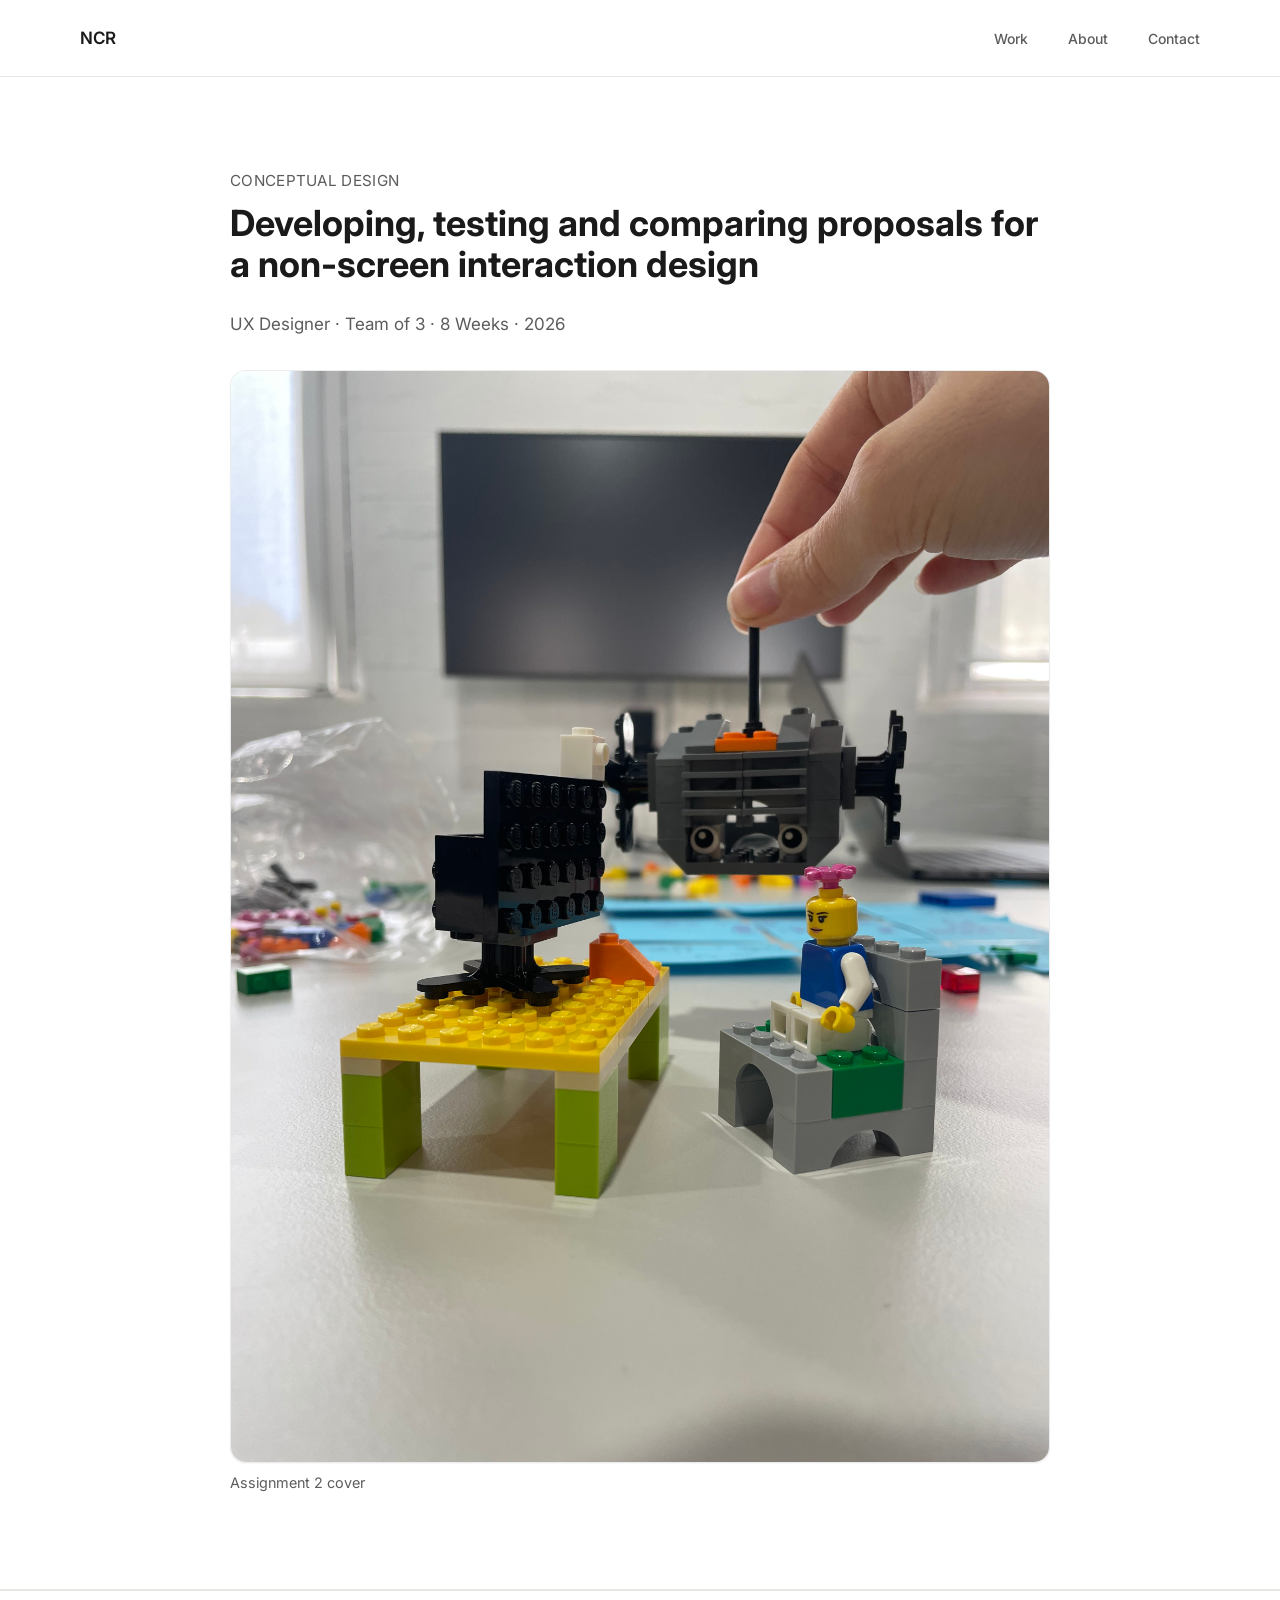
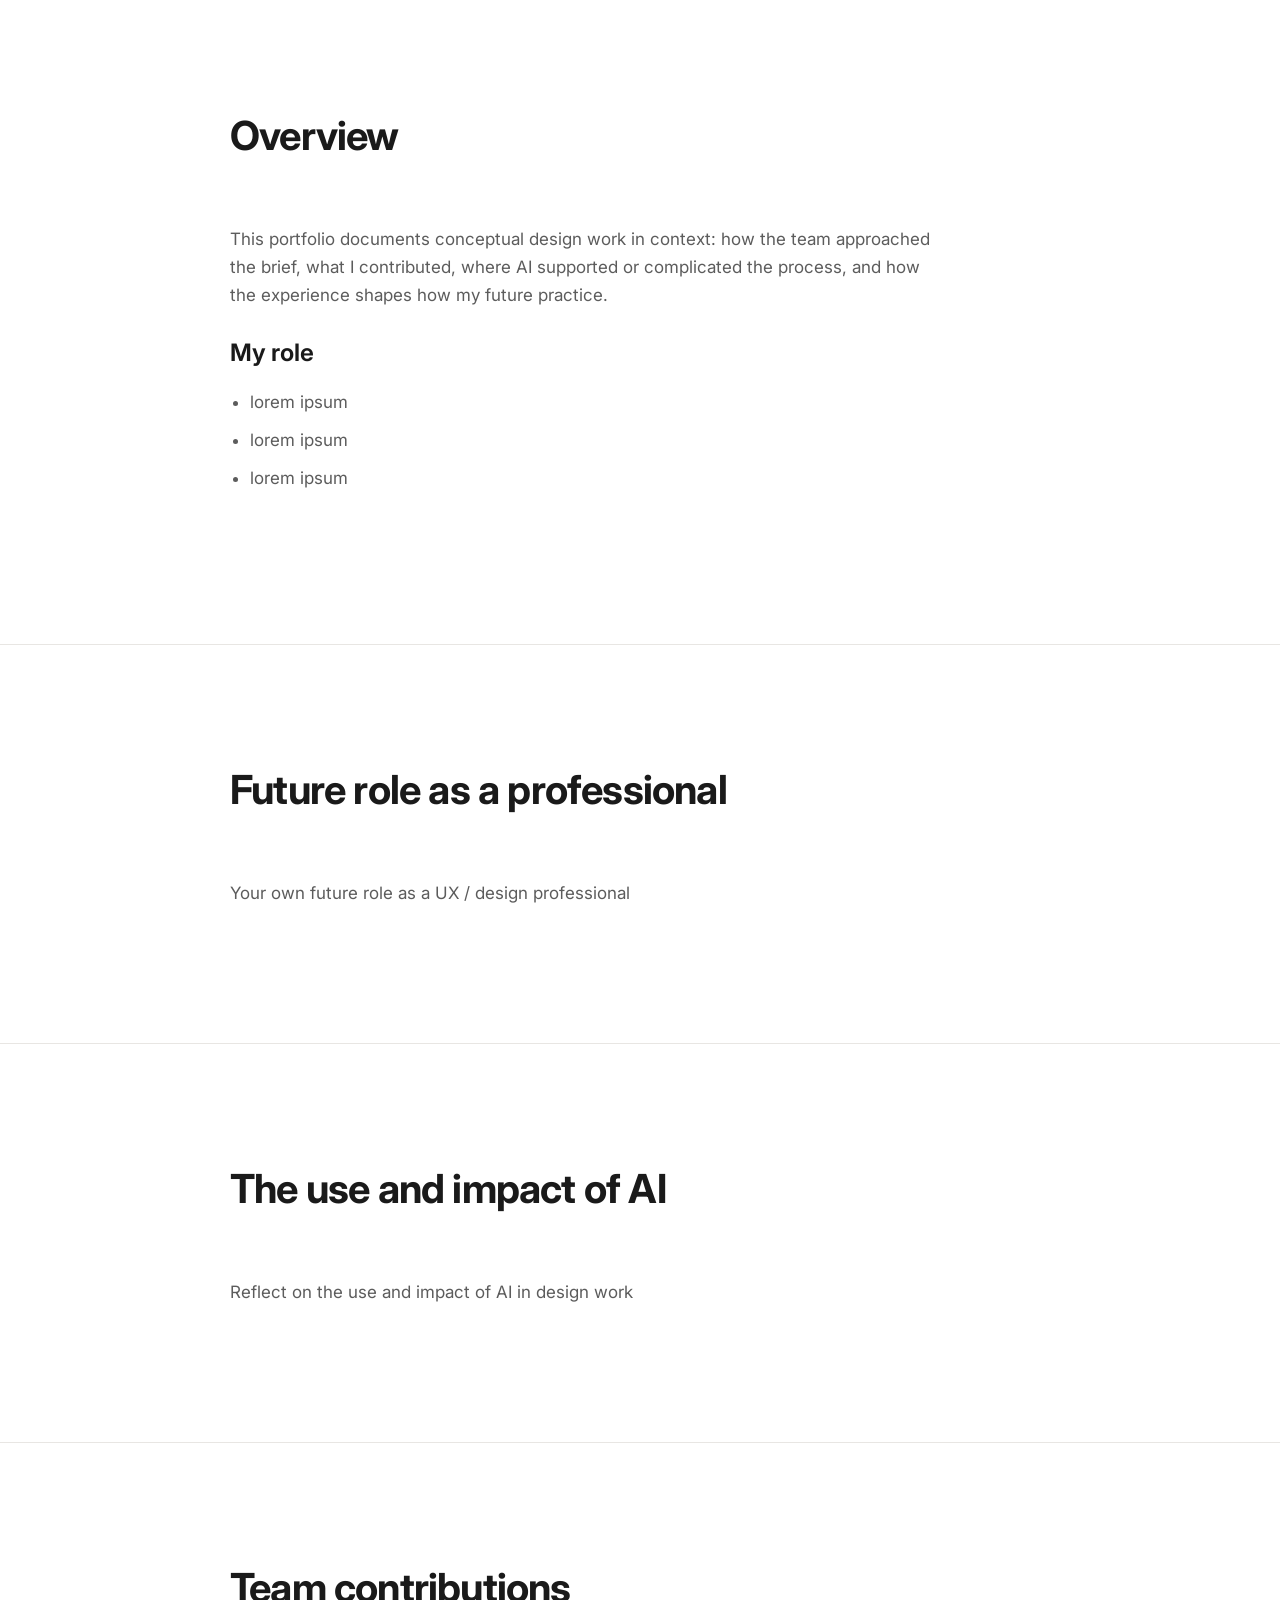
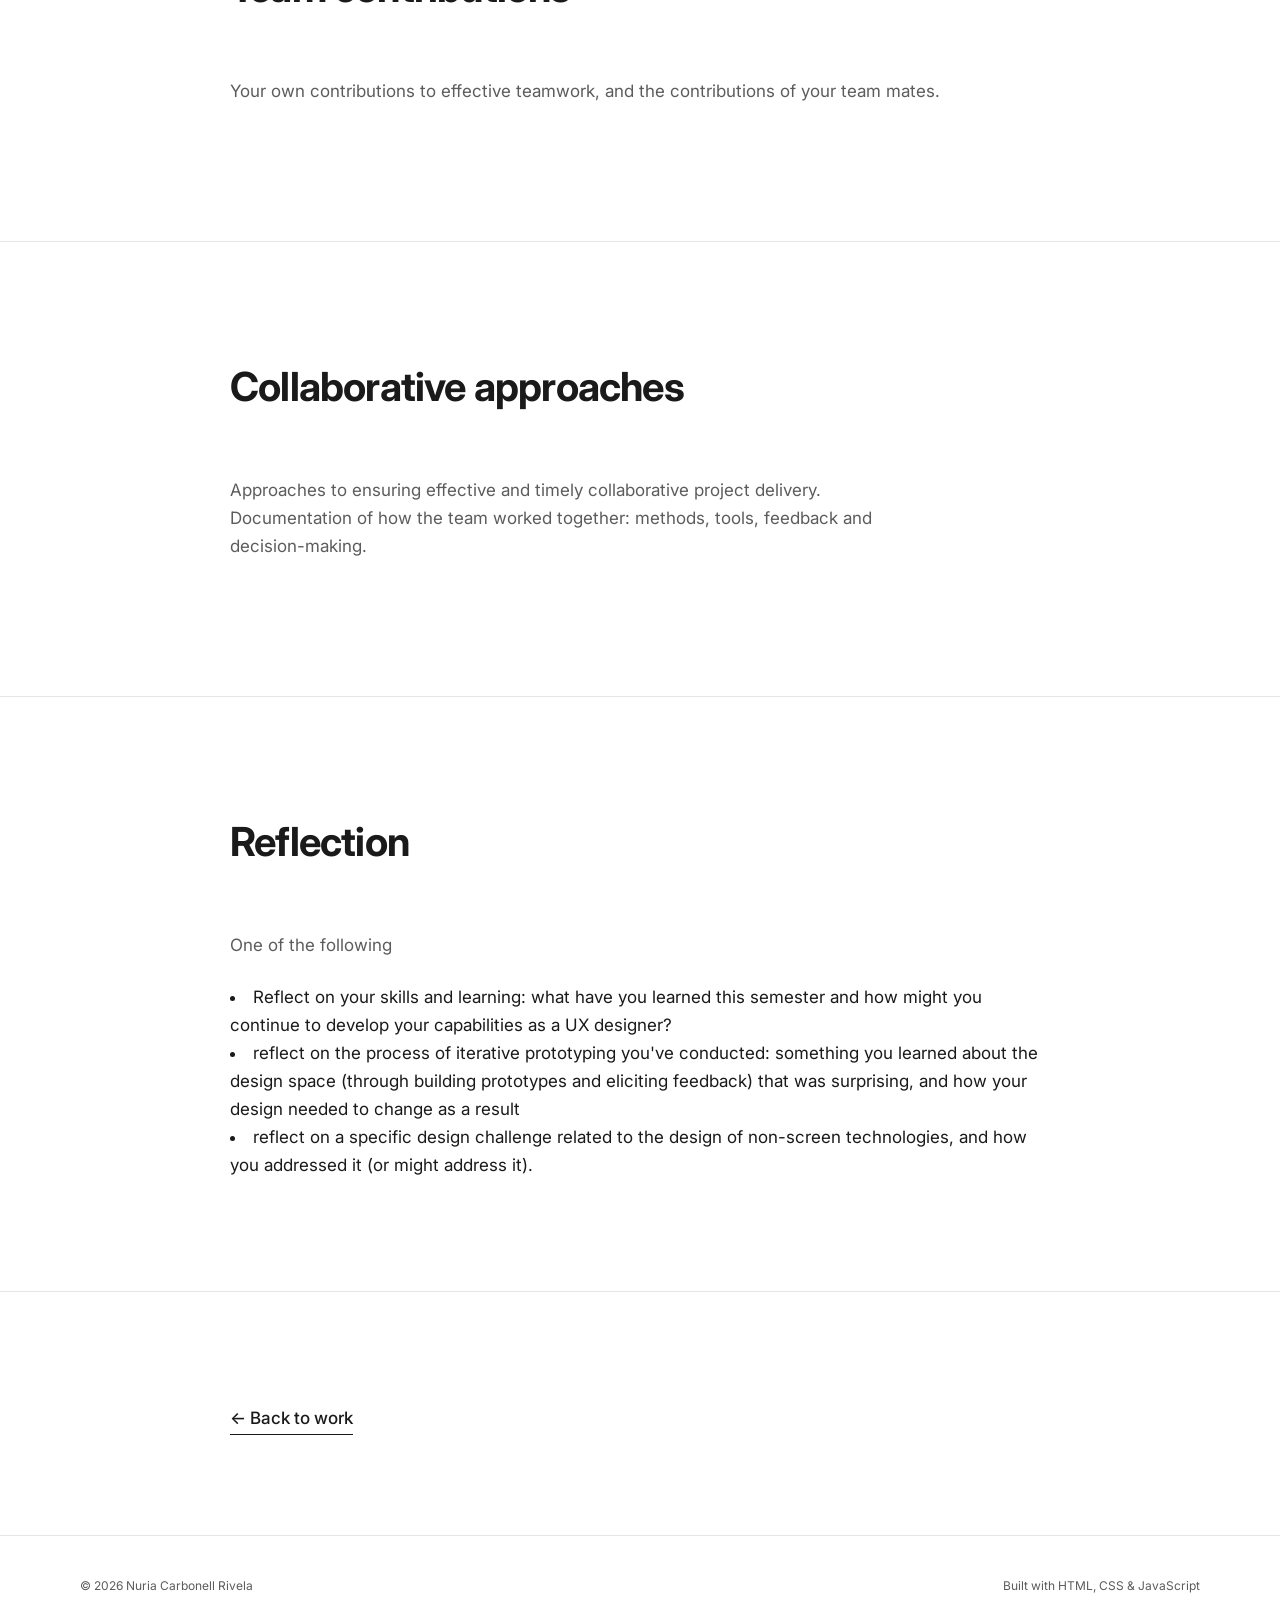
==== projects/template.html @ 7b446bc6 "Add files via upload" ====
<!doctype html>
<html lang="en">
  <head>
    <meta charset="UTF-8" />
    <meta name="viewport" content="width=device-width, initial-scale=1.0" />
    <meta
      name="description"
      content="Conceptual design — overview, professional development, AI, teamwork, collaboration, and reflection."
    />
    <title>Conceptual design | Nuria Carbonell Rivela</title>
    <link rel="preconnect" href="https://fonts.googleapis.com" />
    <link rel="preconnect" href="https://fonts.gstatic.com" crossorigin />
    <link
      href="https://fonts.googleapis.com/css2?family=Inter:wght@400;500;600;700&display=swap"
      rel="stylesheet"
    />
    <link rel="stylesheet" href="../css/styles.css" />
    <link rel="stylesheet" href="../css/case-study.css" />
  </head>
  <body>
    <header class="header" id="header">
      <div class="header__inner">
        <a href="../index.html" class="header__logo" aria-label="Home">NCR</a>
        <nav class="nav">
          <ul class="nav__list" id="nav-list">
            <li><a href="../index.html#work" class="nav__link">Work</a></li>
            <li><a href="../index.html#about" class="nav__link">About</a></li>
            <li>
              <a href="../index.html#contact" class="nav__link">Contact</a>
            </li>
          </ul>
        </nav>
        <button class="header__menu-btn" aria-label="Toggle menu" id="menu-btn">
          <span></span><span></span><span></span>
        </button>
      </div>
    </header>

    <main class="case-study" id="conceptual-design-case-study">
      <header class="case-study__hero">
        <div class="case-study__content">
          <p class="case-study__kicker">Conceptual design</p>
          <h1>
            Developing, testing and comparing proposals for a non-screen
            interaction design
          </h1>
          <p class="case-study__meta">
            UX Designer · Team of 3 · 8 Weeks · 2026
          </p>
        </div>

        <div class="case-study__hero-media case-study__content">
          <figure
            class="case-study__figure case-study__figure--hero case-study__image-block"
          >
            <img
              src="../assets/A2Cover.jpg"
              alt="Conceptual design — assignment cover"
              fetchpriority="high"
              decoding="async"
              class="case-study__hero-img"
            />
            <figcaption class="case-study__caption">
              Assignment 2 cover
            </figcaption>
          </figure>
        </div>
      </header>

      <section
        class="case-study__section"
        id="overview"
        aria-labelledby="heading-overview"
      >
        <div class="case-study__content">
          <h2 class="section-heading" id="heading-overview">Overview</h2>
          <p class="case-study__body">
            This portfolio documents conceptual design work in context: how the
            team approached the brief, what I contributed, where AI supported or
            complicated the process, and how the experience shapes how my future
            practice.
          </p>
          <h3 class="case-study__subheading">My role</h3>
          <ul class="case-study__list">
            <li>lorem ipsum</li>
            <li>lorem ipsum</li>
            <li>lorem ipsum</li>
          </ul>
        </div>
      </section>

      <section
        class="case-study__section"
        id="future-role"
        aria-labelledby="heading-future-role"
      >
        <div class="case-study__content">
          <h2 class="section-heading" id="heading-future-role">
            Future role as a professional
          </h2>
          <p class="case-study__body">
            Your own future role as a UX / design professional
          </p>
        </div>
      </section>

      <section
        class="case-study__section"
        id="ai-impact"
        aria-labelledby="heading-ai"
      >
        <div class="case-study__content">
          <h2 class="section-heading" id="heading-ai">
            The use and impact of AI
          </h2>
          <p class="case-study__body">
            Reflect on the use and impact of AI in design work
          </p>
        </div>
      </section>

      <section
        class="case-study__section"
        id="team-contributions"
        aria-labelledby="heading-team"
      >
        <div class="case-study__content">
          <h2 class="section-heading" id="heading-team">Team contributions</h2>
          <p class="case-study__body">
            Your own contributions to effective teamwork, and the contributions
            of your team mates.
          </p>
        </div>
      </section>

      <section
        class="case-study__section"
        id="collaboration"
        aria-labelledby="heading-collaboration"
      >
        <div class="case-study__content">
          <h2 class="section-heading" id="heading-collaboration">
            Collaborative approaches
          </h2>
          <p class="case-study__body">
            Approaches to ensuring effective and timely collaborative project
            delivery. Documentation of how the team worked together: methods,
            tools, feedback and decision-making.
          </p>
        </div>
      </section>

      <section
        class="case-study__section"
        id="reflection"
        aria-labelledby="heading-reflection"
      >
        <div class="case-study__content">
          <h2 class="section-heading" id="heading-reflection">Reflection</h2>
          <p class="case-study__body">
            One of the following
            <li>
              Reflect on your skills and learning: what have you learned this
              semester and how might you continue to develop your capabilities
              as a UX designer?
            </li>
            <li>
              reflect on the process of iterative prototyping you've conducted:
              something you learned about the design space (through building
              prototypes and eliciting feedback) that was surprising, and how
              your design needed to change as a result
            </li>
            <li>
              reflect on a specific design challenge related to the design of
              non-screen technologies, and how you addressed it (or might
              address it).
            </li>
          </p>
        </div>
      </section>

      <nav
        class="case-study__section case-study__nav"
        aria-label="Case study navigation"
      >
        <div class="case-study__content">
          <a href="../index.html#work" class="case-study__back"
            >← Back to work</a
          >
        </div>
      </nav>
    </main>

    <footer class="footer-creative">
      <div class="container">
        <div class="footer-content-creative">
          <p>&copy; <span id="year"></span> Nuria Carbonell Rivela</p>
          <p>Built with HTML, CSS & JavaScript</p>
        </div>
      </div>
    </footer>

    <script src="../js/main.js"></script>
  </body>
</html>
---- css/styles.css ----
/* ==========================================================================
   Nuria Carbonell Rivela — Portfolio
   Editorial, 28k-inspired. Magazine feel.
   ========================================================================== */

:root {
  /* 28k-inspired: minimal, Scandinavian, editorial */
  --primary: #1a1a1a;
  --primary-soft: #2d2d2d;
  --text-primary: #1a1a1a;
  --text-secondary: #5c5c5c;
  --text-muted: #8a8a8a;
  --background: #ffffff;
  --surface: #ffffff;
  --border: #e8e6e3;
  --accent: #1a1a1a;
  
  /* Typography — magazine: readable, flowing */
  --font-sans: 'Inter', -apple-system, sans-serif;
  --font-size-xs: 12px;
  --font-size-sm: 14px;
  --font-size-base: 17px;
  --font-size-lg: 22px;
  --font-size-xl: 28px;
  --font-size-2xl: 36px;
  --font-size-3xl: 48px;
  
  /* Spacing — generous, breathing */
  --spacing-xs: 8px;
  --spacing-sm: 16px;
  --spacing-md: 24px;
  --spacing-lg: 40px;
  --spacing-xl: 56px;
  --spacing-2xl: 80px;
  --spacing-3xl: 100px;
  
  /* Layout */
  --max-width: 1200px;
  --max-width-narrow: 680px;
  
  /* Motion */
  --ease-out: cubic-bezier(0.22, 1, 0.36, 1);
  --duration: 0.35s;
}

@media (max-width: 768px) {
  :root {
    --font-size-3xl: 36px;
    --font-size-2xl: 28px;
    --spacing-3xl: 72px;
    --spacing-2xl: 56px;
  }
}

/* ============================================
   BASE
   ============================================ */
*,
*::before,
*::after {
  margin: 0;
  padding: 0;
  box-sizing: border-box;
}

html {
  scroll-behavior: smooth;
}

@media (prefers-reduced-motion: reduce) {
  html { scroll-behavior: auto; }
  *,
  *::before,
  *::after {
    animation-duration: 0.01ms !important;
    transition-duration: 0.01ms !important;
  }
}

body {
  font-family: var(--font-sans);
  font-size: var(--font-size-base);
  line-height: 1.65;
  color: var(--text-primary);
  background: var(--background);
  -webkit-font-smoothing: antialiased;
  overflow-x: hidden;
}

:focus-visible {
  outline: 2px solid var(--primary);
  outline-offset: 4px;
}

img {
  max-width: 100%;
  height: auto;
  display: block;
}

a {
  color: inherit;
  text-decoration: none;
}

.container {
  max-width: var(--max-width);
  margin: 0 auto;
  padding: 0 var(--spacing-lg);
}

.container-narrow {
  max-width: var(--max-width-narrow);
  margin: 0 auto;
  padding: 0 var(--spacing-lg);
}

/* Shared section heading — consistent typography and alignment */
.section-heading {
  font-size: var(--font-size-2xl);
  font-weight: 600;
  color: var(--text-primary);
  letter-spacing: -0.02em;
  margin: 0 0 var(--spacing-xl);
}

/* ============================================
   HEADER — Minimal
   ============================================ */
.header {
  position: fixed;
  top: 0;
  left: 0;
  right: 0;
  z-index: 100;
  background: rgba(255, 255, 255, 0.92);
  backdrop-filter: blur(12px);
  border-bottom: 1px solid var(--border);
}

.header__inner {
  display: flex;
  align-items: center;
  justify-content: space-between;
  max-width: var(--max-width);
  margin: 0 auto;
  padding: var(--spacing-md) var(--spacing-lg);
}

.header__logo {
  font-weight: 600;
  font-size: var(--font-size-base);
  color: var(--text-primary);
  letter-spacing: -0.02em;
}

.nav__list {
  display: none;
  list-style: none;
  gap: var(--spacing-lg);
}

.nav__list.open {
  display: flex;
  position: absolute;
  top: 100%;
  left: 0;
  right: 0;
  flex-direction: column;
  background: var(--surface);
  padding: var(--spacing-md);
  border-bottom: 1px solid var(--border);
}

@media (min-width: 640px) {
  .nav__list {
    display: flex;
  }
  .nav__list.open {
    position: static;
    flex-direction: row;
    background: transparent;
    border: none;
    padding: 0;
  }
}

.nav__link {
  font-size: var(--font-size-sm);
  font-weight: 500;
  color: var(--text-secondary);
  transition: color var(--duration) var(--ease-out);
}

.nav__link:hover,
.nav__link.active {
  color: var(--text-primary);
}

.header__menu-btn {
  display: flex;
  flex-direction: column;
  gap: 5px;
  padding: var(--spacing-xs);
  background: none;
  border: none;
  cursor: pointer;
}

@media (min-width: 640px) {
  .header__menu-btn {
    display: none;
  }
}

.header__menu-btn span {
  width: 24px;
  height: 2px;
  background: var(--text-primary);
}

/* ============================================
   HERO — Professional, Editorial
   ============================================ */
.hero {
  min-height: 100vh;
  display: flex;
  align-items: center;
  justify-content: center;
  padding: calc(var(--spacing-3xl) + 72px) var(--spacing-lg) var(--spacing-3xl);
  position: relative;
  background: #fff;
}

.hero__content {
  max-width: var(--max-width-narrow);
  width: 100%;
}

.hero__name {
  font-size: var(--font-size-3xl);
  font-weight: 600;
  color: var(--text-primary);
  letter-spacing: -0.03em;
  line-height: 1.15;
  margin-bottom: var(--spacing-sm);
}

.hero__role {
  font-size: var(--font-size-lg);
  font-weight: 500;
  color: var(--text-secondary);
  margin-bottom: var(--spacing-lg);
  letter-spacing: -0.01em;
}

.hero__subtitle {
  font-size: var(--font-size-base);
  color: var(--text-secondary);
  line-height: 1.7;
  margin-bottom: var(--spacing-xl);
  max-width: 52ch;
}

.hero__ctas {
  display: flex;
  flex-wrap: wrap;
  gap: var(--spacing-lg);
  align-items: center;
}

.hero__cta {
  font-size: var(--font-size-sm);
  font-weight: 500;
  color: var(--text-primary);
  border-bottom: 1px solid var(--text-primary);
  padding-bottom: 2px;
  display: inline-block;
  transition: opacity var(--duration) var(--ease-out);
}

.hero__cta:hover {
  opacity: 0.7;
}

.hero__cta--secondary {
  border-bottom-color: var(--text-muted);
  color: var(--text-secondary);
}

.hero__cta--secondary:hover {
  color: var(--text-primary);
  border-bottom-color: var(--text-primary);
}

@media (max-width: 768px) {
  .hero__name {
    font-size: var(--font-size-2xl);
  }
  .hero__role {
    font-size: var(--font-size-base);
  }
  .hero__subtitle {
    font-size: var(--font-size-sm);
  }
}

/* ============================================
   STATEMENT — Editorial, 28k-inspired
   ============================================ */
.statement-bold {
  padding: var(--spacing-2xl) 0;
  border-top: 1px solid var(--border);
  background: #fff;
}

.statement-bold__text {
  font-size: var(--font-size-xl);
  font-weight: 400;
  color: var(--text-secondary);
  line-height: 1.6;
  max-width: 640px;
  margin: 0 auto;
  letter-spacing: -0.01em;
}

@media (max-width: 768px) {
  .statement-bold__text {
    font-size: var(--font-size-lg);
  }
}

/* ============================================
   WORK — Magazine flow
   ============================================ */
.work-section {
  padding: var(--spacing-3xl) 0;
  border-top: 1px solid var(--border);
  background: #fff;
}

.work-section .section-heading {
  margin-bottom: var(--spacing-xl);
}

.projects-creative {
  display: flex;
  flex-direction: column;
  gap: var(--spacing-2xl);
}

.project-creative {
  display: grid;
  grid-template-columns: 1fr 1fr;
  gap: var(--spacing-xl);
  align-items: center;
}

.project-creative__image-wrapper {
  position: relative;
  border-radius: 6px;
  overflow: hidden;
  aspect-ratio: 16 / 10;
}

.project-creative__image {
  width: 100%;
  height: 100%;
  object-fit: cover;
  transition: transform var(--duration) var(--ease-out);
}

.project-creative:hover .project-creative__image {
  transform: scale(1.05);
}

.project-creative__content {
  display: flex;
  flex-direction: column;
  gap: var(--spacing-md);
}

.project-creative__meta {
  font-size: var(--font-size-xs);
  color: var(--text-secondary);
  font-weight: 500;
  text-transform: uppercase;
  letter-spacing: 0.1em;
}

.project-creative__title {
  font-size: var(--font-size-2xl);
  font-weight: 600;
  color: var(--text-primary);
  letter-spacing: -0.02em;
  line-height: 1.2;
}

.project-creative__description {
  font-size: var(--font-size-base);
  color: var(--text-secondary);
  line-height: 1.65;
}

.project-creative__tech {
  display: flex;
  flex-wrap: wrap;
  gap: var(--spacing-sm);
}

.project-creative__tech span {
  padding: 4px 10px;
  font-size: var(--font-size-xs);
  font-weight: 500;
  background: var(--background);
  color: var(--text-secondary);
  border-radius: 4px;
  border: none;
}

.project-creative__link {
  font-size: var(--font-size-sm);
  font-weight: 500;
  color: var(--text-primary);
  border-bottom: 1px solid var(--text-primary);
  padding-bottom: 2px;
  display: inline-block;
  transition: opacity var(--duration) var(--ease-out);
}

.project-creative__link:hover {
  opacity: 0.7;
}

@media (max-width: 968px) {
  .project-creative {
    grid-template-columns: 1fr;
  }
}

/* ============================================
   ABOUT — Magazine flow
   ============================================ */
.about-section {
  padding: var(--spacing-3xl) 0;
  border-top: 1px solid var(--border);
  background: #fff;
}

.about-section .section-heading {
  margin-bottom: var(--spacing-xl);
}

.about-content-creative {
  max-width: 640px;
}

.about-intro-creative {
  font-size: var(--font-size-xl);
  font-weight: 600;
  color: var(--text-primary);
  margin-bottom: var(--spacing-lg);
  letter-spacing: -0.01em;
}

.about-text-creative {
  font-size: var(--font-size-base);
  color: var(--text-secondary);
  line-height: 1.75;
  margin-bottom: var(--spacing-md);
}

/* ============================================
   STACK — Magazine, flowing text
   ============================================ */
.stack-section {
  padding: var(--spacing-2xl) 0;
  border-top: 1px solid var(--border);
  background: #fff;
}

.stack-section .section-heading {
  margin-bottom: var(--spacing-md);
}

.stack-editorial {
  display: flex;
  flex-direction: column;
  gap: var(--spacing-sm);
}

.stack-line {
  font-size: var(--font-size-base);
  color: var(--text-secondary);
  line-height: 1.65;
  margin: 0;
}

.stack-line strong {
  color: var(--text-primary);
  font-weight: 600;
  margin-right: var(--spacing-xs);
}

/* ============================================
   EXPERIENCE — Magazine list
   ============================================ */
.experience-section {
  padding: var(--spacing-3xl) 0;
  border-top: 1px solid var(--border);
  background: #fff;
}

.experience-section .section-heading {
  margin-bottom: var(--spacing-xl);
}

.experience-list-creative {
  max-width: 640px;
  display: flex;
  flex-direction: column;
  gap: 0;
}

.experience-item-creative {
  padding: var(--spacing-lg) 0;
  border-bottom: 1px solid var(--border);
}

.experience-item-creative:last-child {
  border-bottom: none;
}

.experience-item-header {
  display: flex;
  justify-content: space-between;
  align-items: flex-start;
  margin-bottom: var(--spacing-xs);
  flex-wrap: wrap;
  gap: var(--spacing-xs);
}

.experience-company-creative {
  font-size: var(--font-size-lg);
  font-weight: 600;
  color: var(--text-primary);
  letter-spacing: -0.01em;
}

.experience-date-creative {
  font-size: var(--font-size-sm);
  font-weight: 500;
  color: var(--text-muted);
  white-space: nowrap;
}

.experience-role-creative {
  font-size: var(--font-size-base);
  font-weight: 500;
  color: var(--text-secondary);
  margin-bottom: var(--spacing-xs);
}

.experience-details-creative {
  font-size: var(--font-size-base);
  color: var(--text-secondary);
  line-height: 1.6;
}

/* ============================================
   CONTACT — Magazine, light
   ============================================ */
.contact-section {
  padding: var(--spacing-2xl) 0;
  border-top: 1px solid var(--border);
  background: #fff;
}

.contact-section .section-heading {
  margin-bottom: var(--spacing-md);
}

.contact-text {
  font-size: var(--font-size-base);
  color: var(--text-secondary);
  line-height: 1.7;
  margin-bottom: var(--spacing-md);
  max-width: 52ch;
}

.contact-links-inline {
  font-size: var(--font-size-base);
  color: var(--text-primary);
  margin: 0;
}

.contact-links-inline a {
  color: var(--text-primary);
  border-bottom: 1px solid var(--text-primary);
  padding-bottom: 2px;
  transition: opacity var(--duration) var(--ease-out);
}

.contact-links-inline a:hover {
  opacity: 0.7;
}

.contact-sep {
  margin: 0 var(--spacing-sm);
  color: var(--text-muted);
  font-weight: 300;
}

/* ============================================
   FOOTER
   ============================================ */
.footer-creative {
  padding: var(--spacing-lg) 0;
  background: #fff;
  border-top: 1px solid var(--border);
  font-size: var(--font-size-xs);
  color: var(--text-muted);
}

.footer-content-creative {
  display: flex;
  justify-content: space-between;
  align-items: center;
  flex-wrap: wrap;
  gap: var(--spacing-md);
  font-size: var(--font-size-xs);
  color: var(--text-secondary);
}

/* ============================================
   ANIMATIONS — Subtle, magazine
   ============================================ */
.hero.animate-in .hero__name,
.hero.animate-in .hero__role,
.hero.animate-in .hero__subtitle,
.hero.animate-in .hero__ctas {
  opacity: 1;
  transform: translateY(0);
}

.hero .hero__name,
.hero .hero__role,
.hero .hero__subtitle,
.hero .hero__ctas {
  opacity: 0;
  transform: translateY(20px);
  transition: opacity 0.7s var(--ease-out), transform 0.7s var(--ease-out);
}

.hero .hero__name { transition-delay: 0s; }
.hero .hero__role { transition-delay: 0.1s; }
.hero .hero__subtitle { transition-delay: 0.2s; }
.hero .hero__ctas { transition-delay: 0.3s; }

.statement-bold.animate-in .statement-bold__text {
  opacity: 1;
  transform: translateY(0);
}

.statement-bold .statement-bold__text {
  opacity: 0;
  transform: translateY(20px);
  transition: opacity 0.6s var(--ease-out), transform 0.6s var(--ease-out);
}

.section.animate-in .section-heading,
.section.animate-in .project-creative,
.section.animate-in .about-content-creative,
.section.animate-in .stack-editorial,
.section.animate-in .experience-list-creative,
.section.animate-in .contact-text,
.section.animate-in .contact-links-inline {
  opacity: 1;
  transform: translateY(0);
}

.section .section-heading,
.section .project-creative,
.section .about-content-creative,
.section .stack-editorial,
.section .experience-list-creative,
.section .contact-text,
.section .contact-links-inline {
  opacity: 0;
  transform: translateY(20px);
  transition: opacity 0.6s var(--ease-out), transform 0.6s var(--ease-out);
}

.section .project-creative:nth-child(1) { transition-delay: 0.05s; }
.section .project-creative:nth-child(2) { transition-delay: 0.1s; }
.section .project-creative:nth-child(3) { transition-delay: 0.15s; }
---- css/case-study.css ----
/* ==========================================================================
   Case study page — matches main site (editorial, 28k-inspired)
   ========================================================================== */

.case-study {
  padding-top: 72px;
  background: #fff;
}

.case-study__content {
  max-width: 900px;
  margin: 0 auto;
  padding: 0 var(--spacing-lg);
}

/* Hero — image with overlay text; supports transparent PNG */
.case-study__hero {
  width: 100%;
  padding: 96px 0 56px;
  border-bottom: 1px solid var(--border);
  background: transparent;
}

.case-study__hero-img {
  width: 100%;
  height: min(60vh, 620px);
  object-fit: contain;
  background: #fff;
  display: block;
  border-radius: 16px;
  box-shadow: 0 4px 12px rgba(18, 22, 28, 0.05);
}

.case-study__kicker {
  font-size: 0.95rem;
  color: var(--text-secondary);
  margin: 0 0 10px;
  letter-spacing: 0.02em;
  text-transform: uppercase;
}

.case-study__hero h1 {
  font-size: 2.25rem;
  line-height: 1.15;
  margin: 0 0 24px;
}

.case-study__meta {
  color: var(--text-secondary);
  margin: 0;
}

.case-study__hero-media {
  margin-top: 32px;
}

/* Sections — same rhythm as main page */
.case-study__section {
  padding: 112px 0;
  border-top: 1px solid var(--border);
}

.case-study__section--alt {
  background: transparent;
}

.case-study__section .section-heading {
  margin-bottom: var(--spacing-xl);
  font-size: clamp(2rem, 4vw, 2.5rem);
  font-weight: 700;
  letter-spacing: -0.02em;
}

/* Metric-style scope statement */
.case-study__metrics {
  margin: 0 0 var(--spacing-lg);
  font-size: var(--font-size-base);
  color: var(--text-secondary);
  line-height: 1.6;
}

.case-study__metrics strong {
  color: var(--text-primary);
  font-weight: 600;
}

@media (max-width: 768px) {
  .case-study__section {
    padding: 84px 0;
  }

  .case-study__hero {
    padding: 72px 0 40px;
  }

  .case-study__hero-img {
    height: auto;
  }
}

/* Body text — consistent with main */
.case-study__body {
  margin: 0 0 var(--spacing-md);
  font-size: var(--font-size-base);
  line-height: 1.65;
  color: var(--text-secondary);
  max-width: 65ch;
}

.case-study__body strong,
.case-study__list strong {
  color: var(--text-primary);
  font-weight: 600;
}

.case-study__body--tight {
  margin-bottom: 6px;
}

.case-study__body--meta-end {
  margin-bottom: var(--spacing-xl);
}

.case-study__subheading {
  font-size: clamp(1.25rem, 2.3vw, 1.5rem);
  font-weight: 650;
  color: var(--text-primary);
  margin: var(--spacing-lg) 0 var(--spacing-sm);
  letter-spacing: -0.01em;
}

.case-study__subheading--minor {
  font-size: clamp(1.06rem, 1.7vw, 1.16rem);
  font-weight: 600;
}

.case-study__step-heading {
  margin: 0 0 var(--spacing-xs);
  font-size: clamp(1rem, 1.5vw, 1.08rem);
  font-weight: 600;
  color: var(--text-primary);
  letter-spacing: -0.005em;
}

.case-study__flow-step {
  margin-bottom: var(--spacing-lg);
}

.case-study__flow-step:last-of-type {
  margin-bottom: 0;
}

.case-study__flow-step .case-study__body {
  margin-bottom: var(--spacing-sm);
}

.case-study__flow-step .case-study__list {
  margin-bottom: var(--spacing-md);
}

#core-experience .case-study__subheading {
  margin-top: var(--spacing-xl);
}

#core-experience .case-study__subheading:first-of-type {
  margin-top: 0;
}

#core-experience .scripted-mobile-grid,
#core-experience .scripted-before-after-grid {
  margin-top: var(--spacing-lg);
}

.case-study__findings {
  margin: 0 0 var(--spacing-lg);
  padding-left: 1.25rem;
  color: var(--text-secondary);
}

.case-study__subheading + .case-study__findings {
  margin-top: var(--spacing-lg);
}

.case-study__finding {
  margin-bottom: var(--spacing-lg);
}

.case-study__finding:last-child {
  margin-bottom: 0;
}

.case-study__finding-title {
  margin: 0 0 var(--spacing-xs);
  font-size: clamp(1.06rem, 1.7vw, 1.16rem);
  font-weight: 600;
  color: var(--text-primary);
  letter-spacing: -0.005em;
}

.case-study__finding .case-study__body {
  margin-bottom: var(--spacing-xs);
}

.case-study__finding .case-study__body:last-child {
  margin-bottom: 0;
}

.case-study__subheading:first-of-type {
  margin-top: 0;
}

/* Subheading that follows meta list (e.g. Impact Focus) — restore top margin for rhythm */
.case-study__meta-list + .case-study__subheading {
  margin-top: var(--spacing-lg);
}

/* Overview grid */
.case-study__overview-grid {
  display: grid;
  grid-template-columns: repeat(2, 1fr);
  gap: var(--spacing-md);
  margin-bottom: var(--spacing-lg);
}

/* Meta list (Role, Scope, Tools) */
.case-study__meta-list {
  margin: 0 0 var(--spacing-md);
  padding: 0;
  max-width: 65ch;
}

.case-study__meta-list dt {
  font-size: var(--font-size-base);
  font-weight: 600;
  color: var(--text-primary);
  text-transform: none;
  letter-spacing: 0;
  margin: 0 0 2px;
}

.case-study__meta-list dt:first-child {
  margin-top: 0;
}

.case-study__meta-list dd {
  margin: 0 0 var(--spacing-md);
  font-size: var(--font-size-base);
  color: var(--text-secondary);
  line-height: 1.65;
}

.case-study__label {
  font-size: var(--font-size-xs);
  font-weight: 500;
  color: var(--text-muted);
  text-transform: uppercase;
  letter-spacing: 0.06em;
  margin: 0 0 var(--spacing-xs);
}

.case-study__value {
  margin: 0;
  font-size: var(--font-size-base);
  color: var(--text-primary);
  font-weight: 500;
}

@media (min-width: 640px) {
  .case-study__overview-grid {
    grid-template-columns: repeat(4, 1fr);
  }
}

/* Lists */
.case-study__list {
  margin: 0 0 var(--spacing-lg);
  padding-left: 1.25rem;
  color: var(--text-secondary);
  line-height: 1.65;
}

.case-study__list li {
  margin-bottom: 0.6rem;
}

.case-study__list--tight li {
  margin-bottom: 0.35rem;
}

.case-study__list--ordered {
  list-style: decimal;
}

.case-study__list--ia {
  list-style: none;
  padding-left: 0;
}

.case-study__list--ia li {
  padding-left: 0;
  margin-bottom: var(--spacing-sm);
}

/* Gap between images/figures and lists (dot points) */
.case-study__image-block + .case-study__list,
.case-study__figure + .case-study__list,
.case-study__image-block + ul,
.scripted-concept-grid + .case-study__list {
  margin-top: 1.5rem;
}

.case-study__list + .case-study__image-block,
.case-study__list + .case-study__figure,
.case-study__list + .scripted-concept-grid {
  margin-top: 1.5rem;
}

/* Insight box — matches main page tone */
.insight-box {
  padding: var(--spacing-md);
  background: var(--surface);
  border-left: 3px solid var(--primary);
  border-radius: 0 4px 4px 0;
  margin: var(--spacing-lg) 0;
}

.insight-box p {
  margin: 0;
  font-size: var(--font-size-base);
  color: var(--text-primary);
  line-height: 1.65;
}

.insight-box strong {
  color: var(--text-primary);
}

.case-study__figure {
  margin: 40px 0;
}

.case-study__image-group {
  margin-top: 24px;
}

.case-study__image-group:first-of-type {
  margin-top: 0;
}

.case-study__image-group--primary {
  display: grid;
  gap: 24px;
}

.case-study__image-group--primary .case-study__figure {
  max-width: 900px;
  margin: 0 auto;
}

.case-study__image-group--supporting {
  display: grid;
  grid-template-columns: repeat(2, minmax(320px, 1fr));
  gap: 24px;
  align-items: start;
}

.case-study__image-group--supporting .case-study__figure {
  max-width: 720px;
  width: 100%;
  margin: 0 auto;
}

.case-study__image-group--compact {
  display: grid;
  grid-template-columns: repeat(2, minmax(0, 1fr));
  gap: 24px;
  align-items: start;
}

.case-study__image-group--compact .case-study__figure {
  max-width: 560px;
  width: 100%;
  margin: 0 auto;
}

.case-study__image-group--checkout {
  display: grid;
  grid-template-columns: repeat(3, minmax(0, 1fr));
  gap: 24px;
}

.case-study__image-group--checkout .case-study__figure {
  margin: 0;
  max-width: none;
}

.case-study__figure--wireframe {
  max-width: none;
  width: 100%;
  margin-left: auto;
  margin-right: auto;
}

/* Section hierarchy */
#structural-redesign .case-study__image-group--primary .case-study__figure {
  max-width: 900px;
}

#structural-redesign .case-study__image-group--supporting .case-study__figure {
  max-width: 520px;
}

#structural-redesign .case-study__image-group--supporting {
  grid-template-columns: 1fr;
}

#interaction-flow .case-study__image-group--checkout .case-study__figure,
#interaction-flow .case-study__image-group--supporting .case-study__figure {
  max-width: 760px;
}

#interaction-flow .case-study__image-group--checkout,
#interaction-flow .case-study__image-group--primary,
#interaction-flow .case-study__image-group--supporting {
  gap: 32px;
}

#responsive .case-study__image-group--primary {
  gap: 48px;
}

#design-system .case-study__image-group--compact .case-study__figure {
  max-width: 560px;
}

#design-goals .case-study__image-group--wireframe-full {
  grid-template-columns: 1fr;
}

#design-goals .case-study__image-group--wireframe-full .case-study__figure {
  max-width: none;
  width: 100%;
  margin: 0;
}

#design-system .case-study__image-group--design-system {
  grid-template-columns: minmax(0, 1.35fr) minmax(0, 1fr);
  gap: 24px;
}

#design-system .case-study__image-group--design-system .case-study__figure {
  max-width: none;
  width: 100%;
  margin: 0;
}

#design-system .case-study__image-group--design-system .case-study__image-block img {
  height: auto;
  object-fit: contain;
}

#design-system .case-study__figure--buttons.case-study__image-block img {
  box-sizing: border-box;
  padding-top: 7%;
  padding-bottom: 7%;
}

/* Image blocks — consistent container system */
.case-study__image-block {
  padding: 0;
  background: transparent;
  border-radius: 0;
  border: 0;
  box-shadow: none;
  overflow: visible;
}

.case-study__image-block img {
  width: 100%;
  height: auto;
  display: block;
  border-radius: 16px;
  border: 1px solid rgba(18, 22, 28, 0.08);
  box-shadow: 0 1px 2px rgba(18, 22, 28, 0.04);
  vertical-align: middle;
  object-fit: contain;
  background: #fff;
}

.case-study__figure--hero.case-study__image-block {
  padding: 0;
}

.case-study__image-block:first-of-type {
  margin-top: 0;
}

.case-study__image-block--material img {
  max-width: 900px;
  margin: 0 auto;
}

.case-study__caption {
  margin-top: 10px;
  padding: 0;
  font-size: 0.9rem;
  color: var(--text-secondary);
  line-height: 1.4;
}

.case-study__caption:last-child {
  margin-bottom: 0;
}

#scripted-case-study .case-study__caption {
  text-align: center;
}

#scripted-case-study .case-study__figure--hero .case-study__caption {
  text-align: left;
}

#conceptual-design-case-study .case-study__caption {
  text-align: center;
}

#conceptual-design-case-study .case-study__figure--hero .case-study__caption {
  text-align: left;
}

.scripted-mobile-grid {
  display: grid;
  grid-template-columns: repeat(4, minmax(0, 1fr));
  gap: 16px;
  margin: 24px 0;
}

.scripted-before-after-grid {
  display: grid;
  grid-template-columns: repeat(2, minmax(0, 1fr));
  gap: 16px;
  margin: 24px 0 16px;
}

.scripted-mobile-card {
  margin: 0;
}

.scripted-mobile-card img {
  width: 100%;
  max-width: 220px;
  margin: 0 auto;
  aspect-ratio: 9 / 19;
  object-fit: cover;
}

.scripted-concept-grid {
  display: grid;
  grid-template-columns: repeat(4, minmax(0, 1fr));
  gap: 16px;
  margin-top: 24px;
}

.scripted-concept-label {
  margin: 0 0 10px;
  font-size: 0.85rem;
  text-transform: uppercase;
  letter-spacing: 0.04em;
}

.scripted-achievement-grid {
  display: grid;
  grid-template-columns: repeat(2, minmax(0, 1fr));
  gap: 16px;
  margin: 24px 0 16px;
}

.scripted-achievement-grid--single {
  grid-template-columns: 1fr;
  justify-items: center;
}

.scripted-achievement-grid--three {
  grid-template-columns: repeat(3, minmax(0, 1fr));
  margin-top: 0;
}


.scripted-usability-grid {
  display: grid;
  grid-template-columns: repeat(12, minmax(0, 1fr));
  gap: 16px;
  margin: 24px 0;
}

.case-study__caption--top {
  margin: 0 0 10px;
}

.scripted-usability-grid > .case-study__image-block {
  grid-column: span 3;
}

/* Center the last row of 3 cards under the 4-card first row */
.scripted-usability-grid > .case-study__image-block:nth-child(5) {
  grid-column: 2 / span 3;
}

.scripted-usability-grid > .case-study__image-block:nth-child(6) {
  grid-column: 5 / span 3;
}

.scripted-usability-grid > .case-study__image-block:nth-child(7) {
  grid-column: 8 / span 3;
}

.scripted-usability-grid .case-study__caption--top {
  min-height: 2.4em;
}

@media (max-width: 768px) {
  .case-study__image-group {
    margin-top: 24px;
  }

  .case-study__image-group--primary {
    gap: 24px;
  }

  .case-study__image-group--supporting {
    grid-template-columns: 1fr;
    gap: 24px;
  }

  .case-study__image-group--checkout {
    grid-template-columns: 1fr;
    gap: 24px;
  }

  .case-study__image-group--compact {
    grid-template-columns: 1fr;
    gap: 24px;
  }

  #design-system .case-study__image-group--design-system {
    grid-template-columns: 1fr;
  }

  .case-study__image-group--supporting .case-study__figure {
    max-width: 720px;
  }

  .case-study__image-block {
    padding: 0;
    border-radius: 16px;
  }

  .scripted-mobile-grid {
    grid-template-columns: repeat(2, minmax(0, 1fr));
  }

  .scripted-before-after-grid {
    grid-template-columns: 1fr;
  }

  .scripted-concept-grid {
    grid-template-columns: repeat(4, minmax(0, 1fr));
  }

  .scripted-achievement-grid {
    grid-template-columns: 1fr;
  }

  .scripted-achievement-grid--three {
    grid-template-columns: 1fr;
  }

  .scripted-achievement-grid--single {
    justify-items: stretch;
  }

  .scripted-usability-grid {
    grid-template-columns: repeat(2, minmax(0, 1fr));
  }

  .scripted-usability-grid > .case-study__image-block {
    grid-column: auto;
  }
}

/* PDF links in image blocks */
.case-study__pdf-link {
  display: inline-block;
  padding: var(--spacing-md) var(--spacing-lg);
  background: var(--text-primary);
  color: var(--background);
  font-size: var(--font-size-sm);
  font-weight: 500;
  text-decoration: none;
  border-radius: 6px;
  margin: var(--spacing-md) 0 0;
  transition: opacity 0.2s ease;
}
.case-study__pdf-link:hover {
  opacity: 0.9;
}

/* Table — results */
.case-study__table-wrap {
  margin: var(--spacing-lg) 0;
  overflow-x: auto;
}

.case-study__table {
  width: 100%;
  max-width: 480px;
  border-collapse: collapse;
  font-size: var(--font-size-sm);
}

.case-study__table th,
.case-study__table td {
  padding: var(--spacing-sm) var(--spacing-md);
  text-align: left;
  border-bottom: 1px solid var(--border);
}

.case-study__table th {
  font-weight: 600;
  color: var(--text-primary);
}

.case-study__table td {
  color: var(--text-secondary);
}

.case-study__table tbody tr:last-child td {
  border-bottom: none;
}

/* Takeaways list */
.case-study__takeaways {
  list-style: none;
  padding-left: 0;
  margin: 0 0 var(--spacing-lg);
}

.case-study__takeaways li {
  padding: var(--spacing-sm) 0;
  padding-left: var(--spacing-md);
  position: relative;
  line-height: 1.65;
  color: var(--text-secondary);
  border-bottom: 1px solid var(--border);
}

.case-study__takeaways li:last-child {
  border-bottom: none;
}

.case-study__takeaways li::before {
  content: "→";
  position: absolute;
  left: 0;
  color: var(--text-primary);
  font-weight: 500;
}

.case-study__takeaways strong {
  color: var(--text-primary);
}

/* Back link */
.case-study__nav {
  padding-bottom: var(--spacing-3xl);
  border-top: 1px solid var(--border);
}

.case-study__back {
  font-size: var(--font-size-base);
  font-weight: 500;
  color: var(--text-primary);
  border-bottom: 1px solid var(--text-primary);
  padding-bottom: 2px;
  display: inline-block;
  transition: opacity var(--duration) var(--ease-out);
}

.case-study__back:hover {
  opacity: 0.7;
}
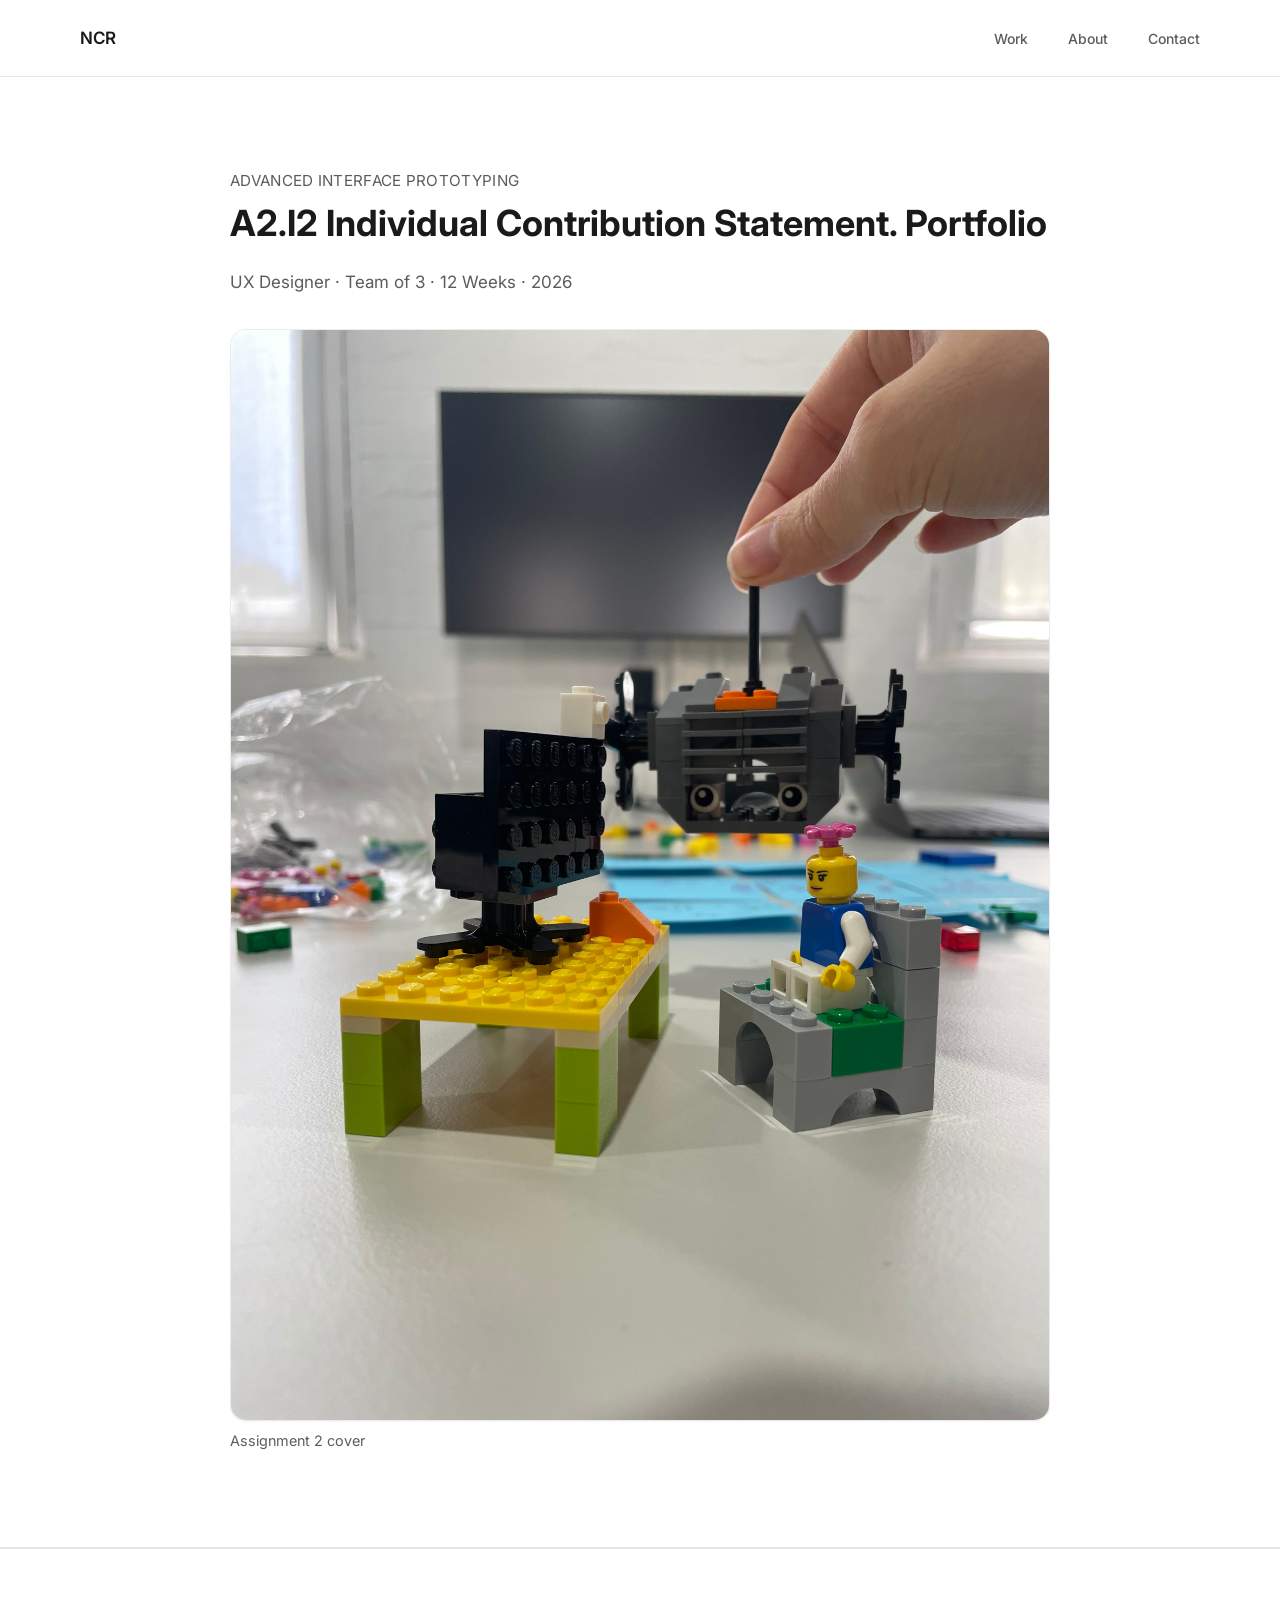
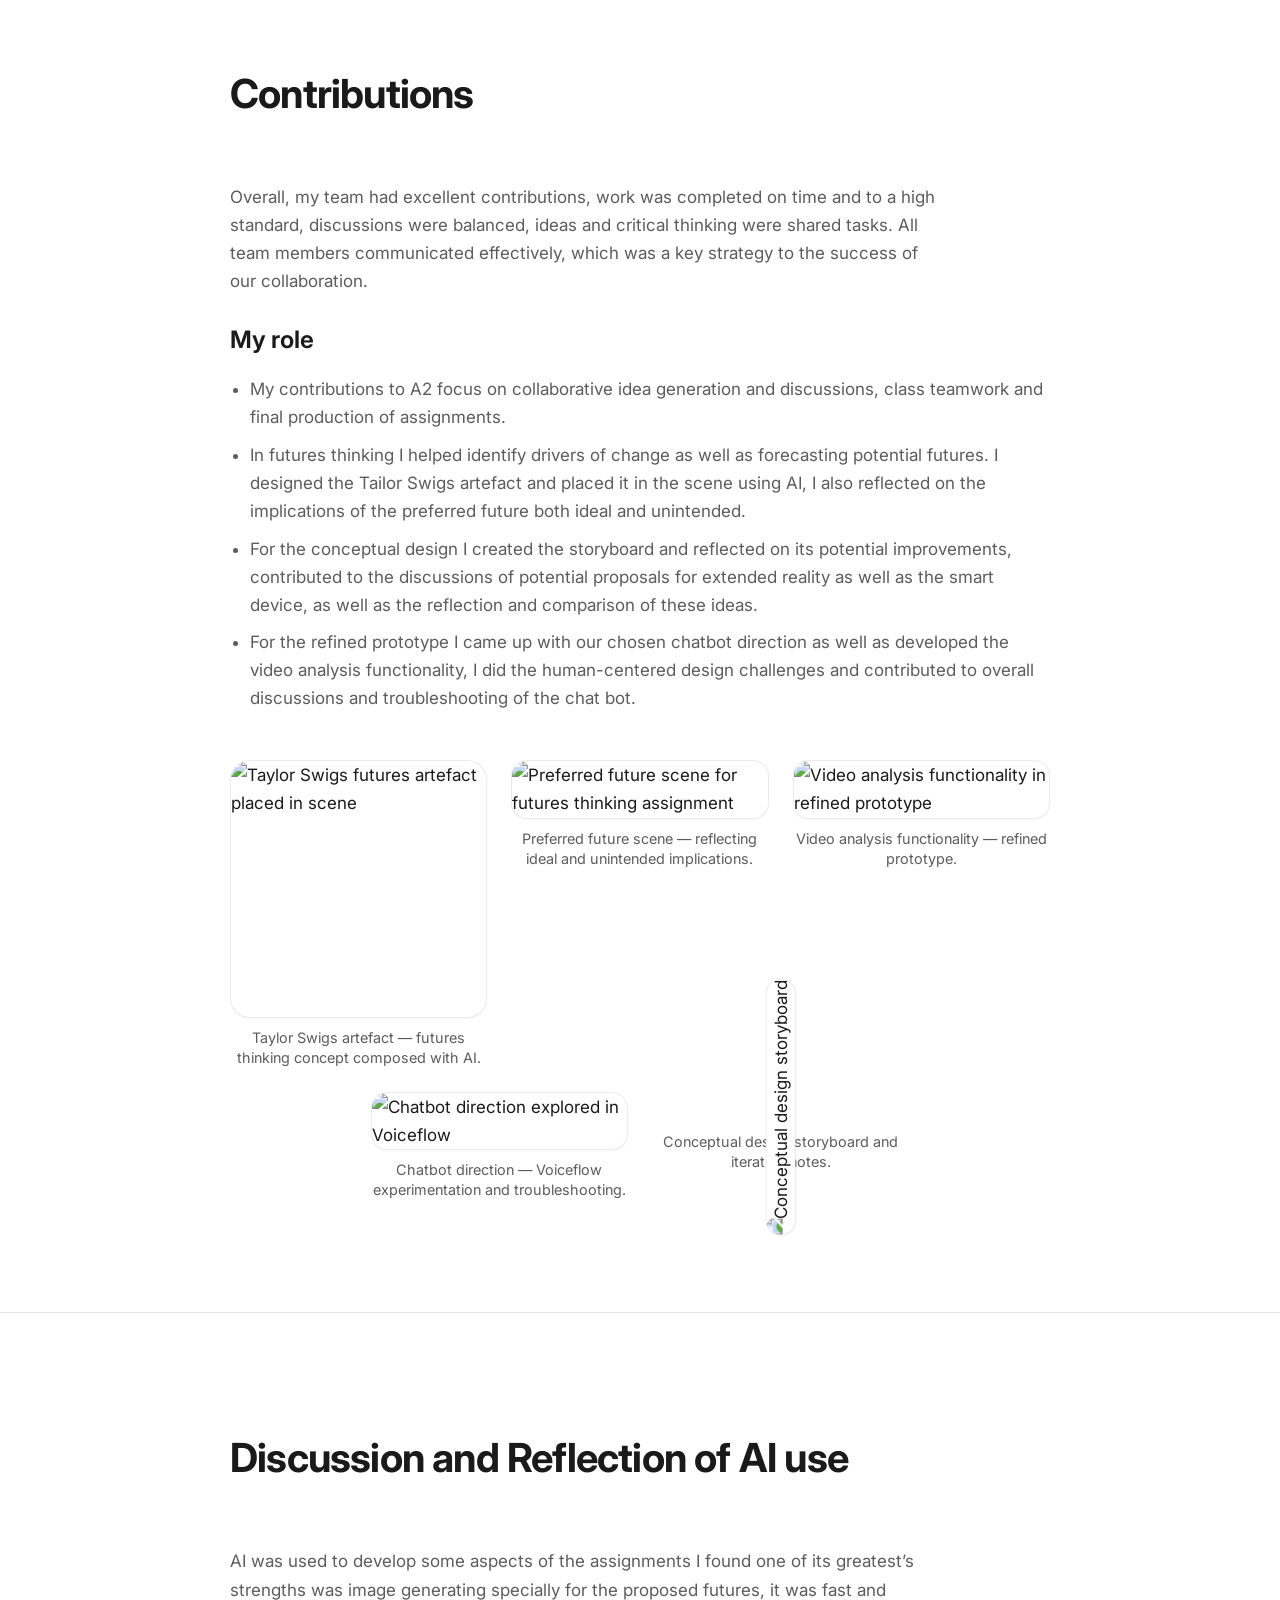
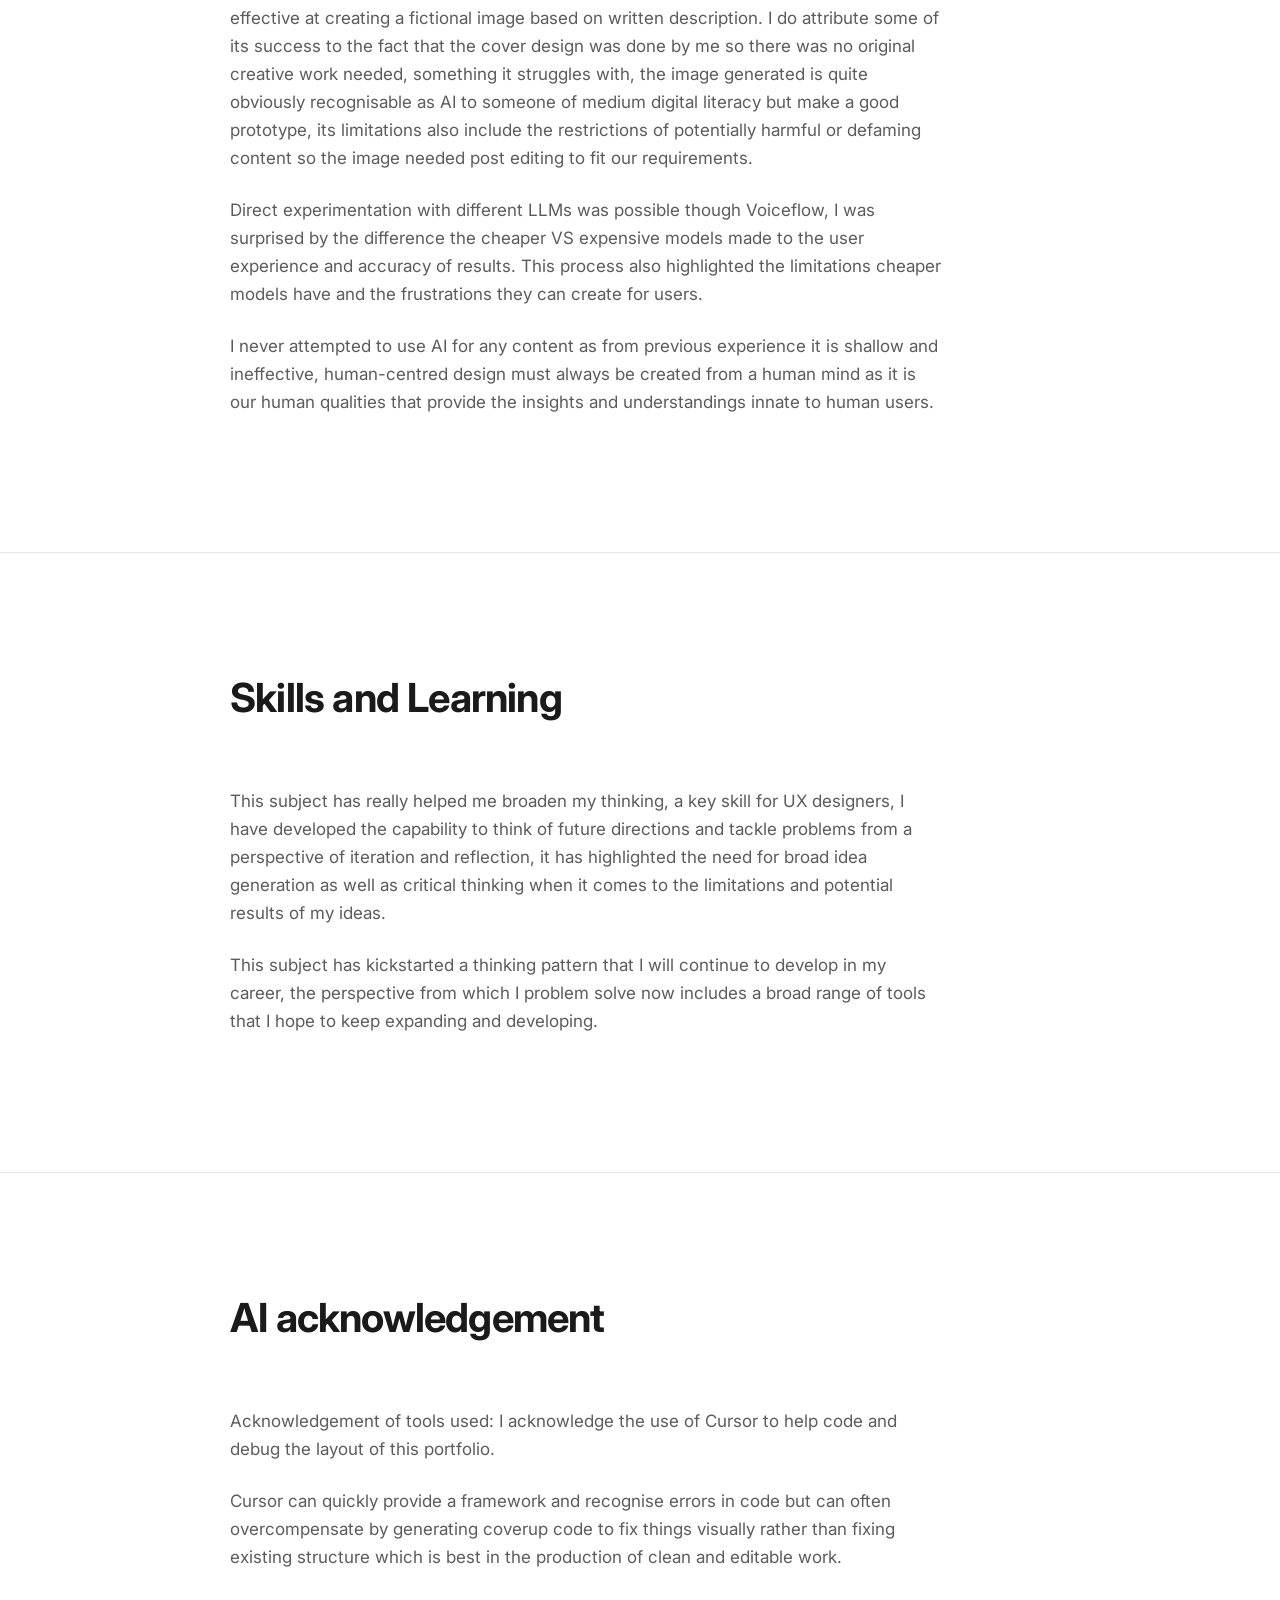
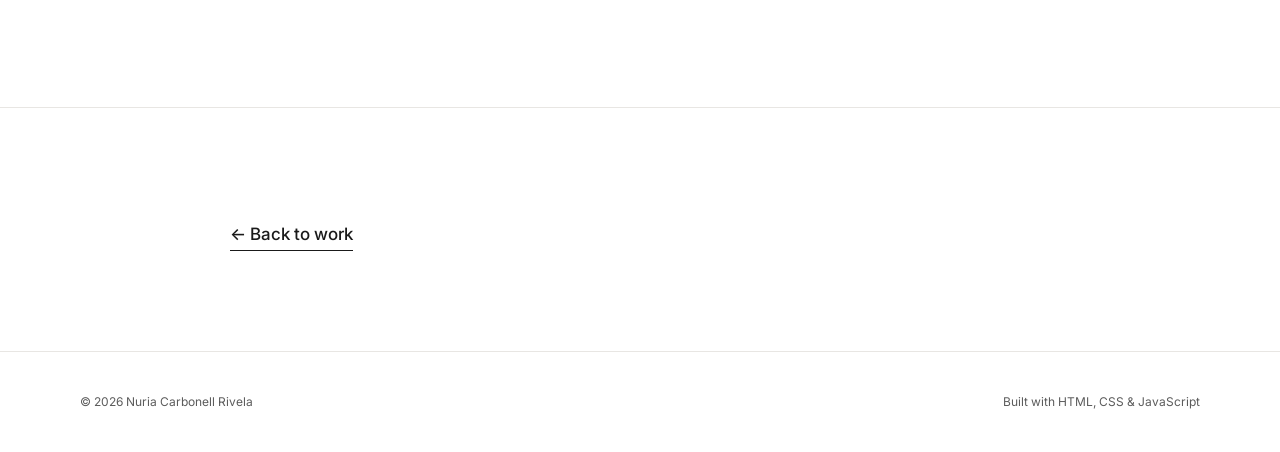
==== commit ebd04719: "Add files via upload" ====
--- a/projects/template.html
+++ b/projects/template.html
@@ -39,13 +39,10 @@
     <main class="case-study" id="conceptual-design-case-study">
       <header class="case-study__hero">
         <div class="case-study__content">
-          <p class="case-study__kicker">Conceptual design</p>
-          <h1>
-            Developing, testing and comparing proposals for a non-screen
-            interaction design
-          </h1>
+          <p class="case-study__kicker">ADVANCED INTERFACE PROTOTYPING</p>
+          <h1>A2.I2 Individual Contribution Statement. Portfolio</h1>
           <p class="case-study__meta">
-            UX Designer · Team of 3 · 8 Weeks · 2026
+            UX Designer · Team of 3 · 12 Weeks · 2026
           </p>
         </div>
 
@@ -73,19 +70,117 @@
         aria-labelledby="heading-overview"
       >
         <div class="case-study__content">
-          <h2 class="section-heading" id="heading-overview">Overview</h2>
-          <p class="case-study__body">
-            This portfolio documents conceptual design work in context: how the
-            team approached the brief, what I contributed, where AI supported or
-            complicated the process, and how the experience shapes how my future
-            practice.
+          <h2 class="section-heading" id="heading-overview">Contributions</h2>
+          <p class="case-study__body">
+            Overall, my team had excellent contributions, work was completed on
+            time and to a high standard, discussions were balanced, ideas and
+            critical thinking were shared tasks. All team members communicated
+            effectively, which was a key strategy to the success of our
+            collaboration.
           </p>
           <h3 class="case-study__subheading">My role</h3>
+
           <ul class="case-study__list">
-            <li>lorem ipsum</li>
-            <li>lorem ipsum</li>
-            <li>lorem ipsum</li>
+            <li>
+              My contributions to A2 focus on collaborative idea generation and
+              discussions, class teamwork and final production of assignments.
+            </li>
+            <li>
+              In futures thinking I helped identify drivers of change as well as
+              forecasting potential futures. I designed the Tailor Swigs
+              artefact and placed it in the scene using AI, I also reflected on
+              the implications of the preferred future both ideal and
+              unintended.
+            </li>
+            <li>
+              For the conceptual design I created the storyboard and reflected
+              on its potential improvements, contributed to the discussions of
+              potential proposals for extended reality as well as the smart
+              device, as well as the reflection and comparison of these ideas.
+            </li>
+            <li>
+              For the refined prototype I came up with our chosen chatbot
+              direction as well as developed the video analysis functionality, I
+              did the human-centered design challenges and contributed to
+              overall discussions and troubleshooting of the chat bot.
+            </li>
           </ul>
+
+          <div class="contributions-gallery" aria-label="Project artefacts">
+            <figure class="case-study__figure case-study__image-block">
+              <img
+                src="../assets/TaylorSwigs.png"
+                alt="Taylor Swigs futures artefact placed in scene"
+                loading="lazy"
+                decoding="async"
+                style="
+                  width: 100%;
+                  aspect-ratio: 1 / 1;
+                  object-fit: cover;
+                  border-radius: 20px;
+                "
+              />
+              <figcaption class="case-study__caption">
+                Taylor Swigs artefact — futures thinking concept composed with
+                AI.
+              </figcaption>
+            </figure>
+            <figure class="case-study__figure case-study__image-block">
+              <img
+                src="../assets/IMG_0818.jpg"
+                alt="Preferred future scene for futures thinking assignment"
+                loading="lazy"
+                decoding="async"
+              />
+              <figcaption class="case-study__caption">
+                Preferred future scene — reflecting ideal and unintended
+                implications.
+              </figcaption>
+            </figure>
+
+            <figure class="case-study__figure case-study__image-block">
+              <img
+                src="../assets/VideoAnalysisII.png"
+                alt="Video analysis functionality in refined prototype"
+                loading="lazy"
+                decoding="async"
+              />
+              <figcaption class="case-study__caption">
+                Video analysis functionality — refined prototype.
+              </figcaption>
+            </figure>
+            <figure class="case-study__figure case-study__image-block">
+              <img
+                src="../assets/chatbot-screenshot.png"
+                alt="Chatbot direction explored in Voiceflow"
+                loading="lazy"
+                decoding="async"
+              />
+              <figcaption class="case-study__caption">
+                Chatbot direction — Voiceflow experimentation and
+                troubleshooting.
+              </figcaption>
+            </figure>
+            <figure class="case-study__figure case-study__image-block">
+              <img
+                src="../assets/storyboard.png"
+                alt="Conceptual design storyboard"
+                loading="lazy"
+                decoding="async"
+                style="
+                  width: 100%;
+                  max-width: 100%;
+                  height: auto;
+                  display: block;
+                  transform: rotate(-90deg);
+                  transform-origin: center;
+                "
+              />
+              <figcaption class="case-study__caption">
+                Conceptual design storyboard and iteration notes.
+              </figcaption>
+            </figure>
+          </div>
         </div>
       </section>
 
@@ -96,10 +191,33 @@
       >
         <div class="case-study__content">
           <h2 class="section-heading" id="heading-future-role">
-            Future role as a professional
+            Discussion and Reflection of AI use
           </h2>
           <p class="case-study__body">
-            Your own future role as a UX / design professional
+            AI was used to develop some aspects of the assignments I found one
+            of its greatest’s strengths was image generating specially for the
+            proposed futures, it was fast and effective at creating a fictional
+            image based on written description. I do attribute some of its
+            success to the fact that the cover design was done by me so there
+            was no original creative work needed, something it struggles with,
+            the image generated is quite obviously recognisable as AI to someone
+            of medium digital literacy but make a good prototype, its
+            limitations also include the restrictions of potentially harmful or
+            defaming content so the image needed post editing to fit our
+            requirements.
+          </p>
+          <p class="case-study__body">
+            Direct experimentation with different LLMs was possible though
+            Voiceflow, I was surprised by the difference the cheaper VS
+            expensive models made to the user experience and accuracy of
+            results. This process also highlighted the limitations cheaper
+            models have and the frustrations they can create for users.
+          </p>
+          <p class="case-study__body">
+            I never attempted to use AI for any content as from previous
+            experience it is shallow and ineffective, human-centred design must
+            always be created from a human mind as it is our human qualities
+            that provide the insights and understandings innate to human users.
           </p>
         </div>
       </section>
@@ -110,11 +228,20 @@
         aria-labelledby="heading-ai"
       >
         <div class="case-study__content">
-          <h2 class="section-heading" id="heading-ai">
-            The use and impact of AI
-          </h2>
-          <p class="case-study__body">
-            Reflect on the use and impact of AI in design work
+          <h2 class="section-heading" id="heading-ai">Skills and Learning</h2>
+          <p class="case-study__body">
+            This subject has really helped me broaden my thinking, a key skill
+            for UX designers, I have developed the capability to think of future
+            directions and tackle problems from a perspective of iteration and
+            reflection, it has highlighted the need for broad idea generation as
+            well as critical thinking when it comes to the limitations and
+            potential results of my ideas.
+          </p>
+          <p class="case-study__body">
+            This subject has kickstarted a thinking pattern that I will continue
+            to develop in my career, the perspective from which I problem solve
+            now includes a broad range of tools that I hope to keep expanding
+            and developing.
           </p>
         </div>
       </section>
@@ -125,56 +252,16 @@
         aria-labelledby="heading-team"
       >
         <div class="case-study__content">
-          <h2 class="section-heading" id="heading-team">Team contributions</h2>
-          <p class="case-study__body">
-            Your own contributions to effective teamwork, and the contributions
-            of your team mates.
-          </p>
-        </div>
-      </section>
-
-      <section
-        class="case-study__section"
-        id="collaboration"
-        aria-labelledby="heading-collaboration"
-      >
-        <div class="case-study__content">
-          <h2 class="section-heading" id="heading-collaboration">
-            Collaborative approaches
-          </h2>
-          <p class="case-study__body">
-            Approaches to ensuring effective and timely collaborative project
-            delivery. Documentation of how the team worked together: methods,
-            tools, feedback and decision-making.
-          </p>
-        </div>
-      </section>
-
-      <section
-        class="case-study__section"
-        id="reflection"
-        aria-labelledby="heading-reflection"
-      >
-        <div class="case-study__content">
-          <h2 class="section-heading" id="heading-reflection">Reflection</h2>
-          <p class="case-study__body">
-            One of the following
-            <li>
-              Reflect on your skills and learning: what have you learned this
-              semester and how might you continue to develop your capabilities
-              as a UX designer?
-            </li>
-            <li>
-              reflect on the process of iterative prototyping you've conducted:
-              something you learned about the design space (through building
-              prototypes and eliciting feedback) that was surprising, and how
-              your design needed to change as a result
-            </li>
-            <li>
-              reflect on a specific design challenge related to the design of
-              non-screen technologies, and how you addressed it (or might
-              address it).
-            </li>
+          <h2 class="section-heading" id="heading-team">AI acknowledgement</h2>
+          <p class="case-study__body">
+            Acknowledgement of tools used: I acknowledge the use of Cursor to
+            help code and debug the layout of this portfolio.
+          </p>
+          <p class="case-study__body">
+            Cursor can quickly provide a framework and recognise errors in code
+            but can often overcompensate by generating coverup code to fix
+            things visually rather than fixing existing structure which is best
+            in the production of clean and editable work.
           </p>
         </div>
       </section>
--- a/css/case-study.css
+++ b/css/case-study.css
@@ -528,6 +528,35 @@
   text-align: left;
 }
 
+.contributions-gallery {
+  display: grid;
+  grid-template-columns: repeat(6, minmax(0, 1fr));
+  gap: 24px;
+  margin-top: 48px;
+}
+
+.contributions-gallery .case-study__figure {
+  margin: 0;
+}
+
+.contributions-gallery .case-study__image-block:nth-child(1),
+.contributions-gallery .case-study__image-block:nth-child(2),
+.contributions-gallery .case-study__image-block:nth-child(3) {
+  grid-column: span 2;
+}
+
+.contributions-gallery .case-study__image-block:nth-child(4) {
+  grid-column: 2 / span 2;
+}
+
+.contributions-gallery .case-study__image-block:nth-child(5) {
+  grid-column: 4 / span 2;
+}
+
+.contributions-gallery .case-study__caption {
+  text-align: left;
+}
+
 .scripted-mobile-grid {
   display: grid;
   grid-template-columns: repeat(4, minmax(0, 1fr));
@@ -684,6 +713,16 @@
   }
 
   .scripted-usability-grid > .case-study__image-block {
+    grid-column: auto;
+  }
+
+  .contributions-gallery {
+    grid-template-columns: 1fr;
+    gap: 32px;
+    margin-top: 40px;
+  }
+
+  .contributions-gallery .case-study__image-block {
     grid-column: auto;
   }
 }
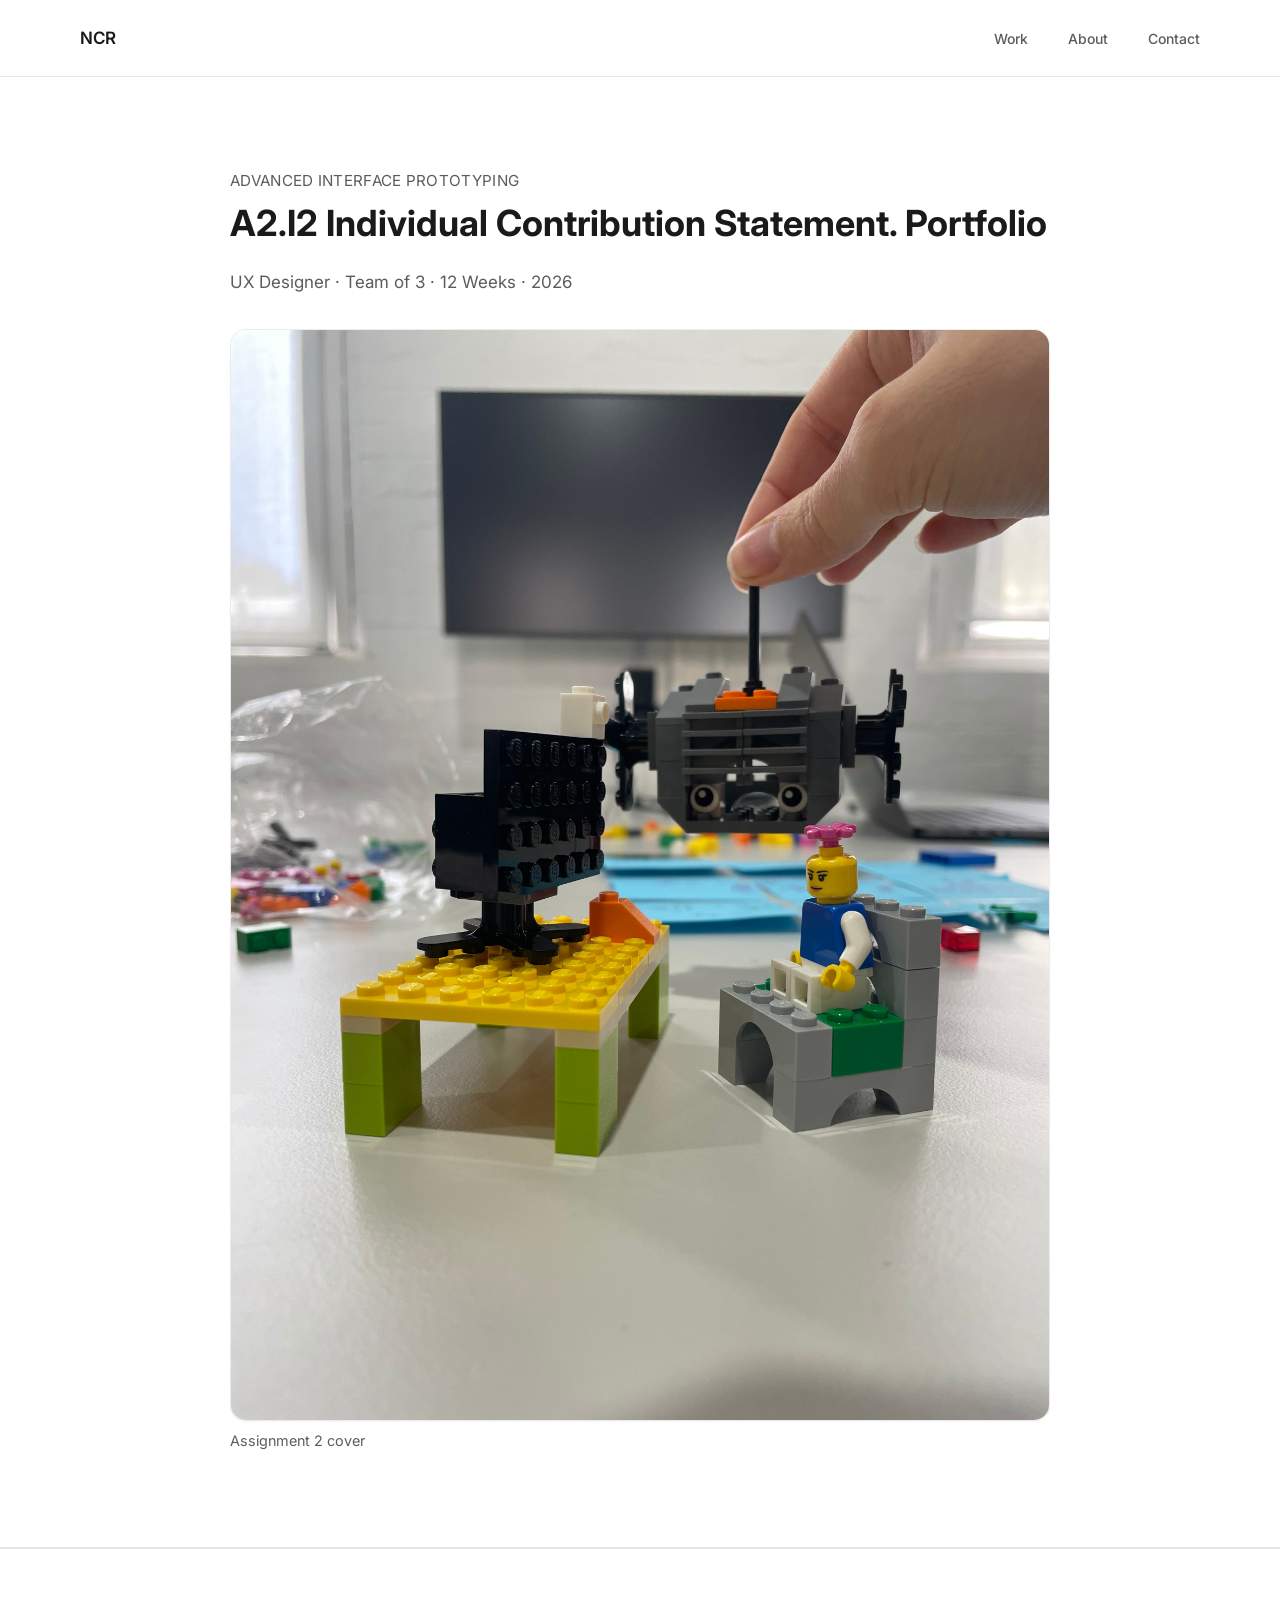
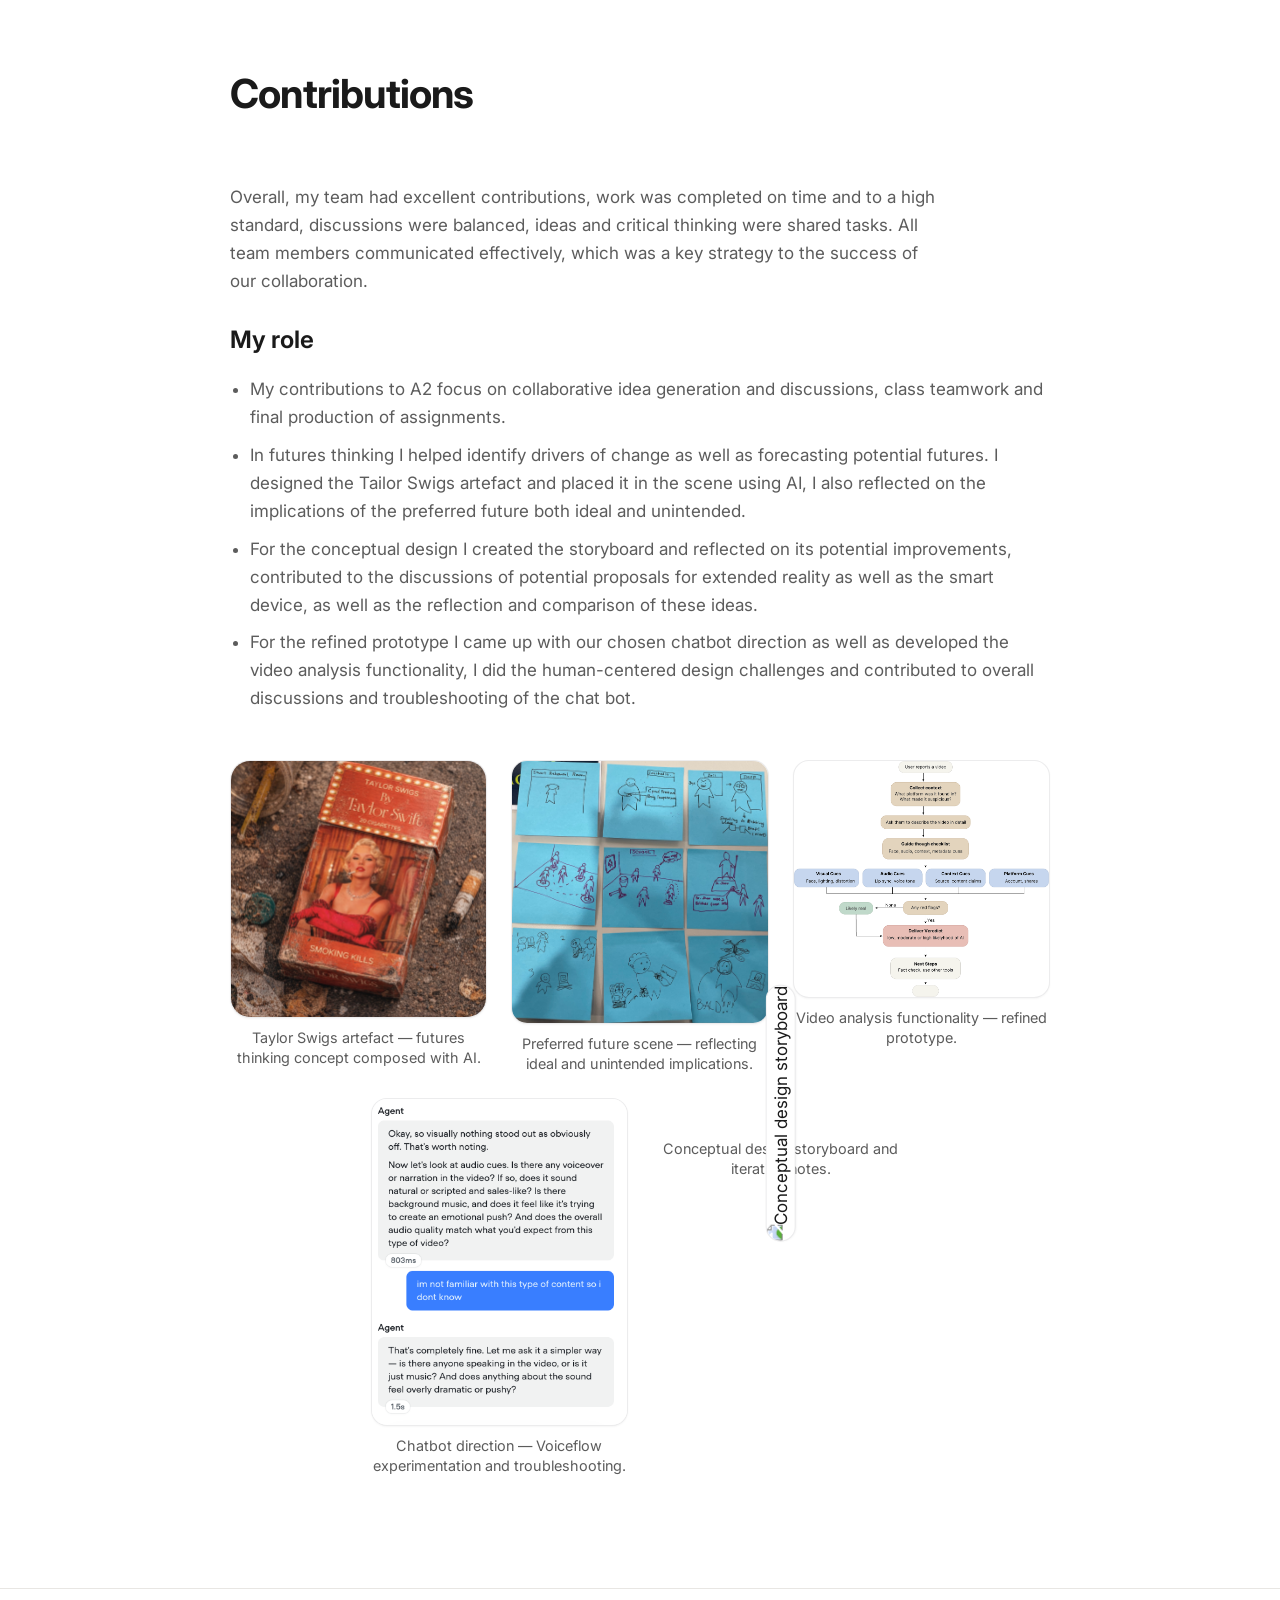
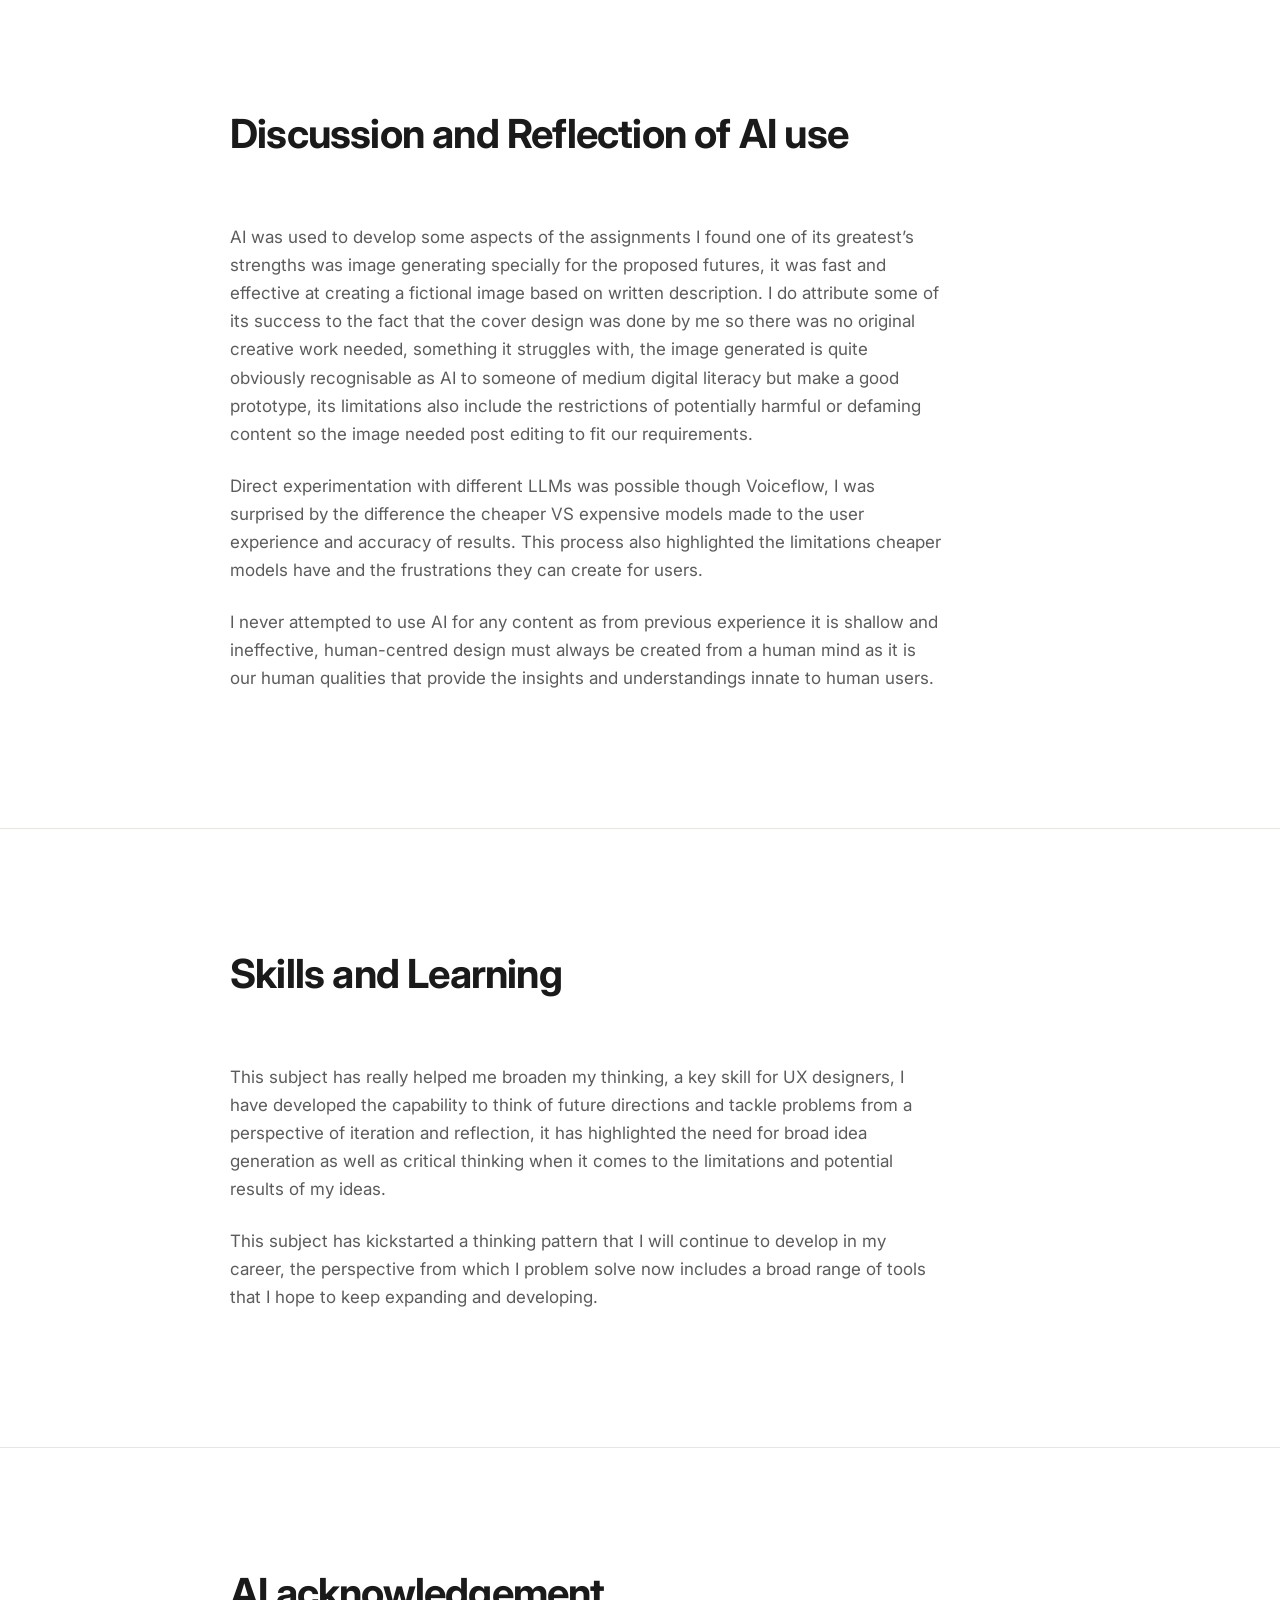
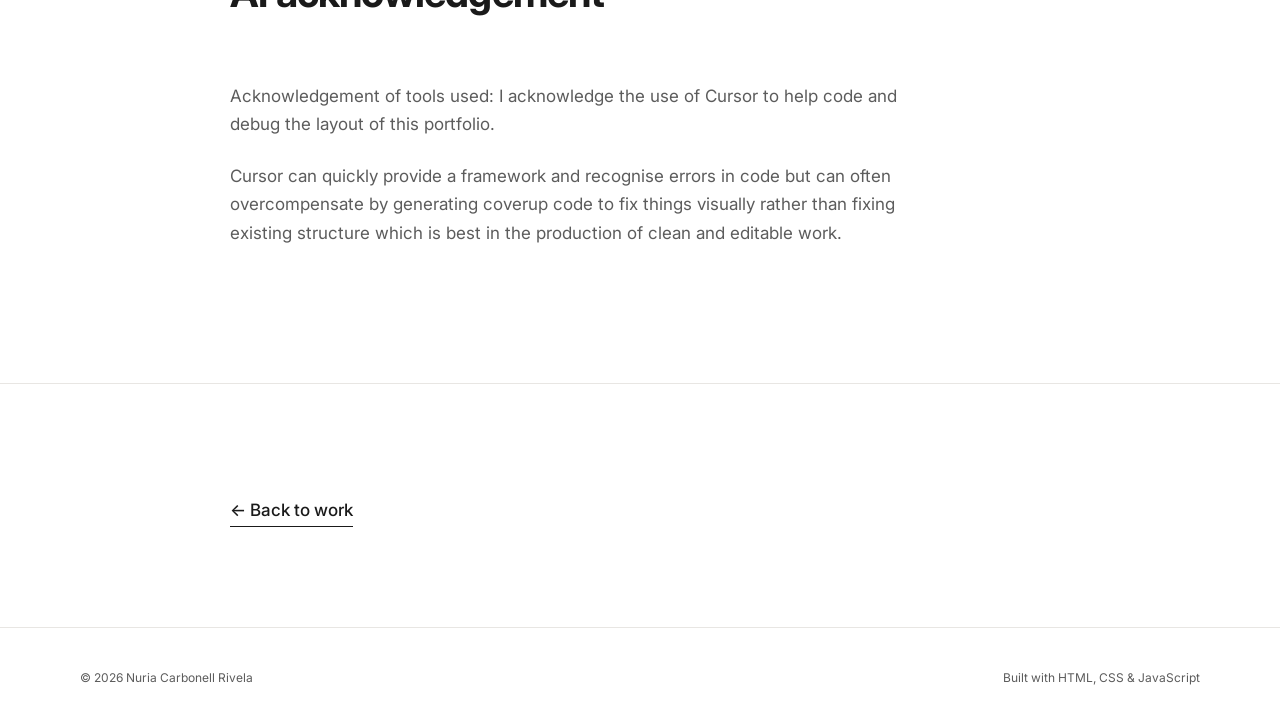
==== commit f075b4a7: "Update template.html" ====
--- a/projects/template.html
+++ b/projects/template.html
@@ -151,7 +151,7 @@
             </figure>
             <figure class="case-study__figure case-study__image-block">
               <img
-                src="../assets/chatbot-screenshot.png"
+                src="../assets/agentChat.png"
                 alt="Chatbot direction explored in Voiceflow"
                 loading="lazy"
                 decoding="async"
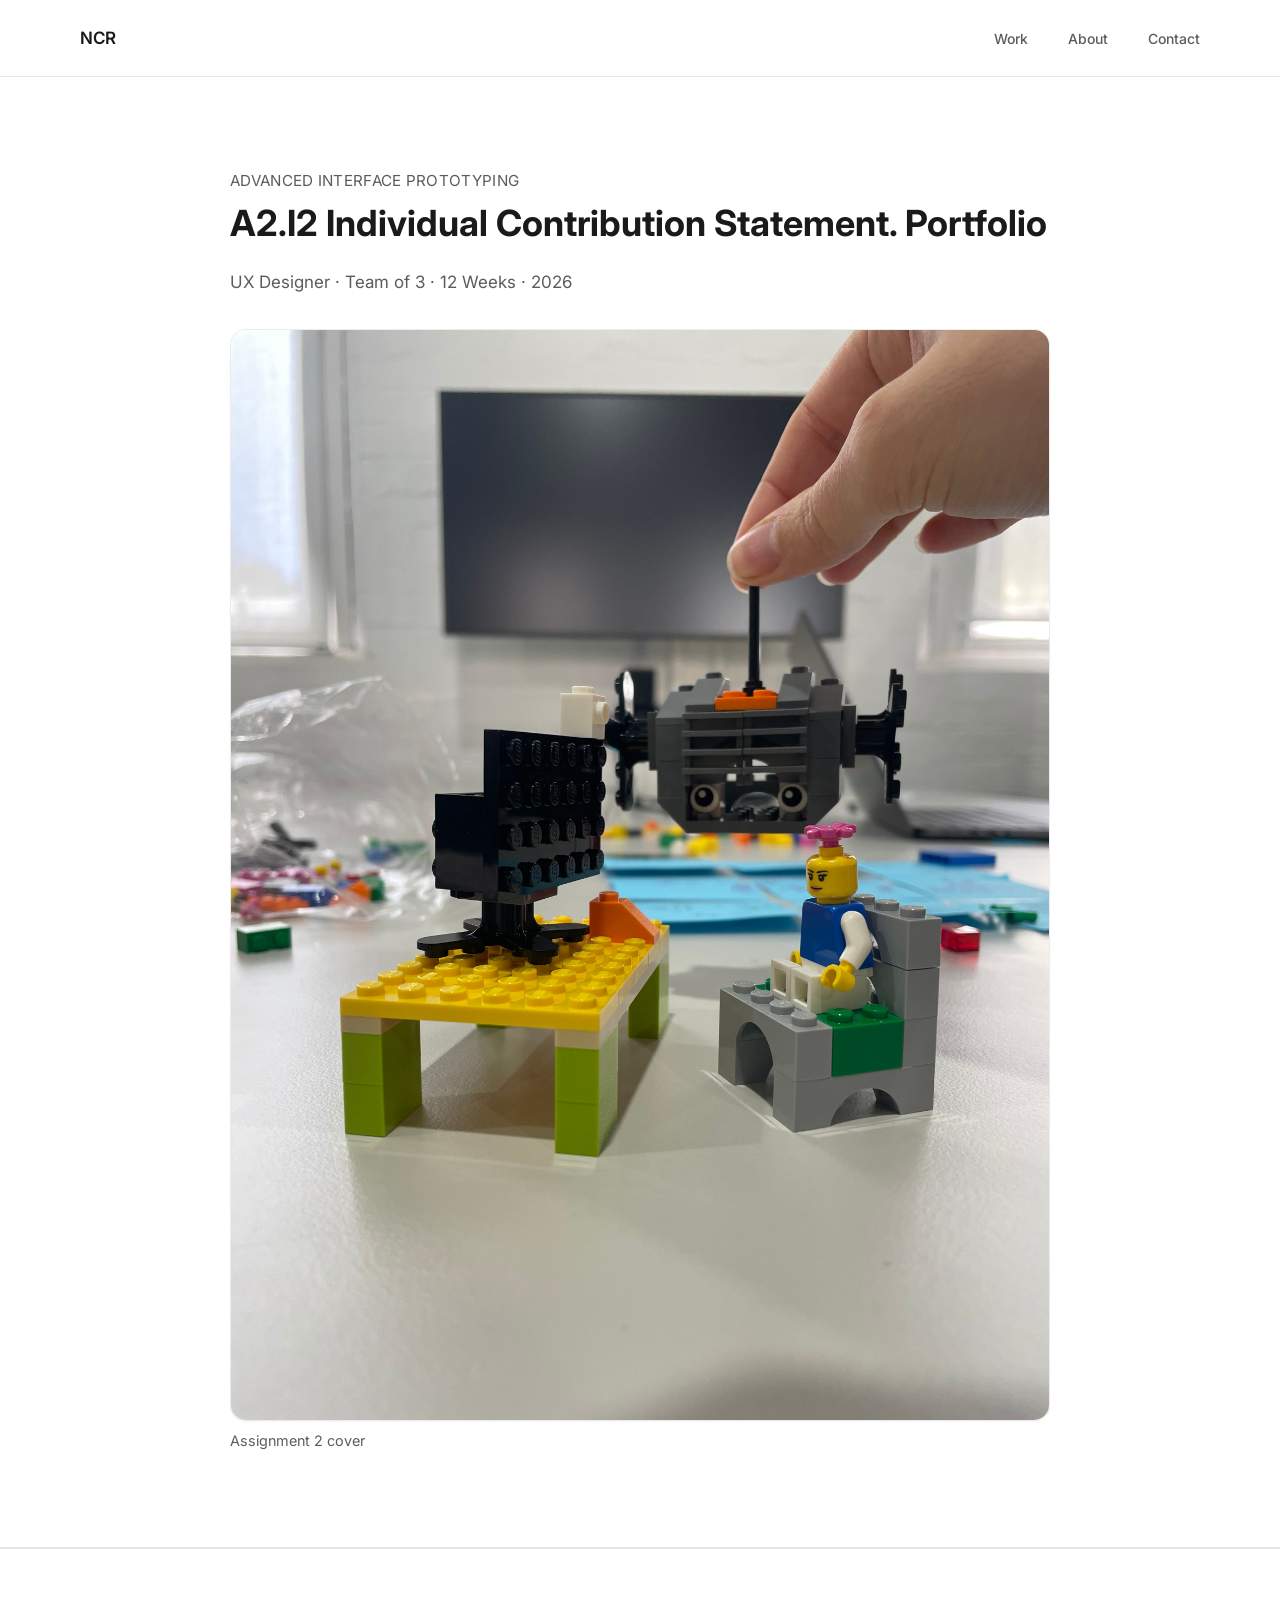
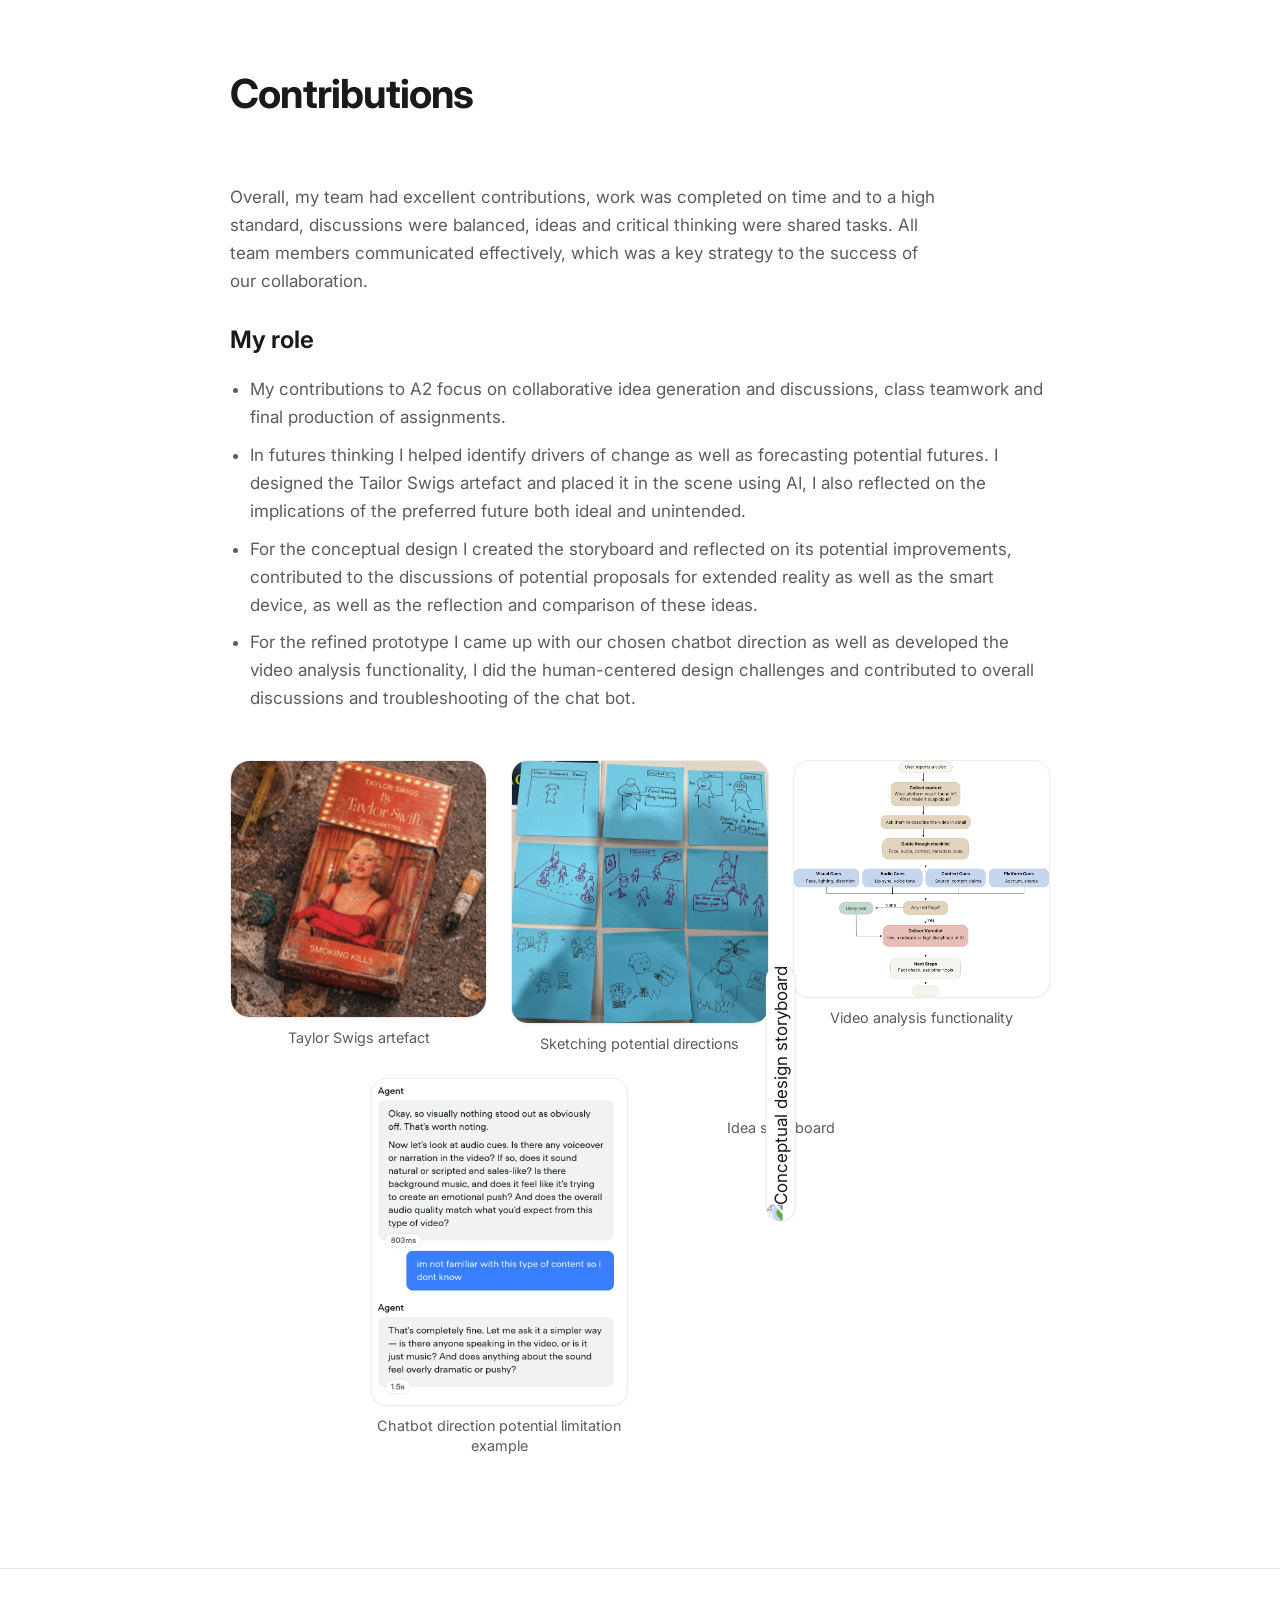
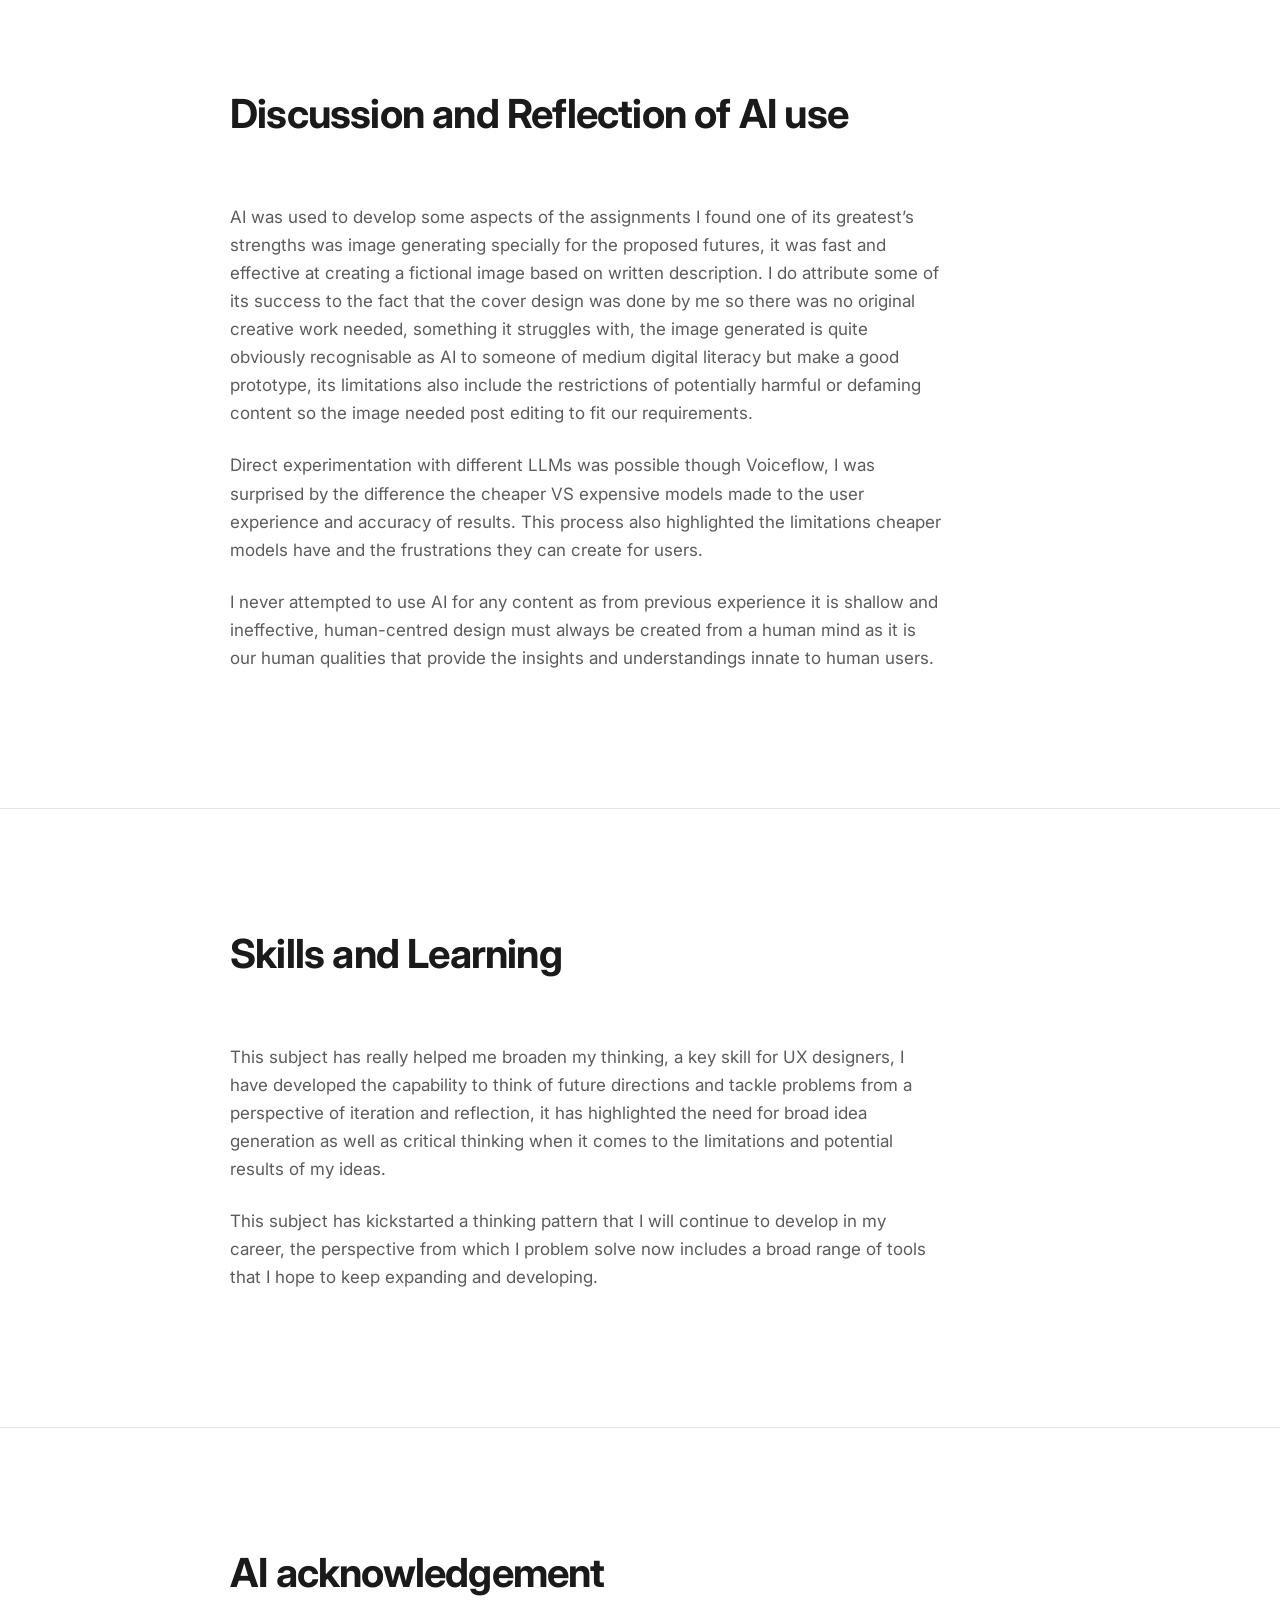
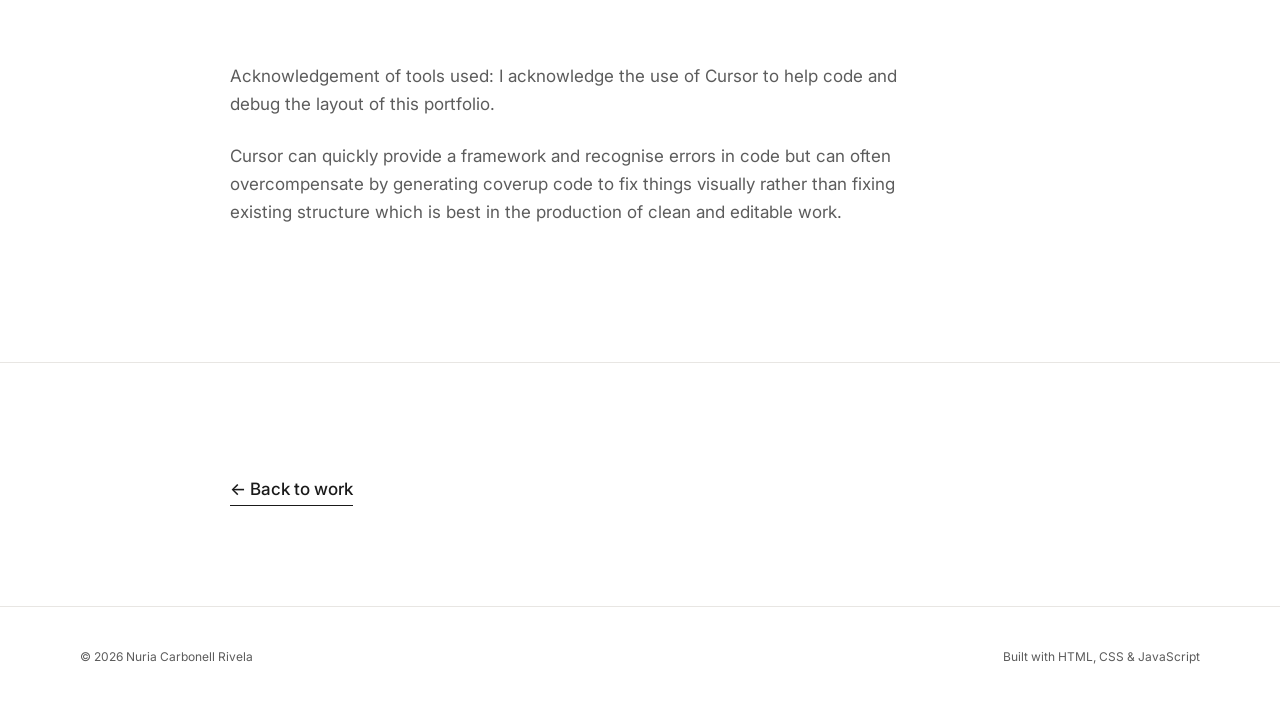
==== commit 1dc57058: "Update template.html" ====
--- a/projects/template.html
+++ b/projects/template.html
@@ -121,8 +121,7 @@
                 "
               />
               <figcaption class="case-study__caption">
-                Taylor Swigs artefact — futures thinking concept composed with
-                AI.
+                Taylor Swigs artefact
               </figcaption>
             </figure>
             <figure class="case-study__figure case-study__image-block">
@@ -133,8 +132,7 @@
                 decoding="async"
               />
               <figcaption class="case-study__caption">
-                Preferred future scene — reflecting ideal and unintended
-                implications.
+                Sketching potential directions
               </figcaption>
             </figure>
 
@@ -146,7 +144,7 @@
                 decoding="async"
               />
               <figcaption class="case-study__caption">
-                Video analysis functionality — refined prototype.
+                Video analysis functionality
               </figcaption>
             </figure>
             <figure class="case-study__figure case-study__image-block">
@@ -157,8 +155,7 @@
                 decoding="async"
               />
               <figcaption class="case-study__caption">
-                Chatbot direction — Voiceflow experimentation and
-                troubleshooting.
+                Chatbot direction potential limitation example
               </figcaption>
             </figure>
             <figure class="case-study__figure case-study__image-block">
@@ -177,7 +174,7 @@
                 "
               />
               <figcaption class="case-study__caption">
-                Conceptual design storyboard and iteration notes.
+                Idea storyboard 
               </figcaption>
             </figure>
           </div>
